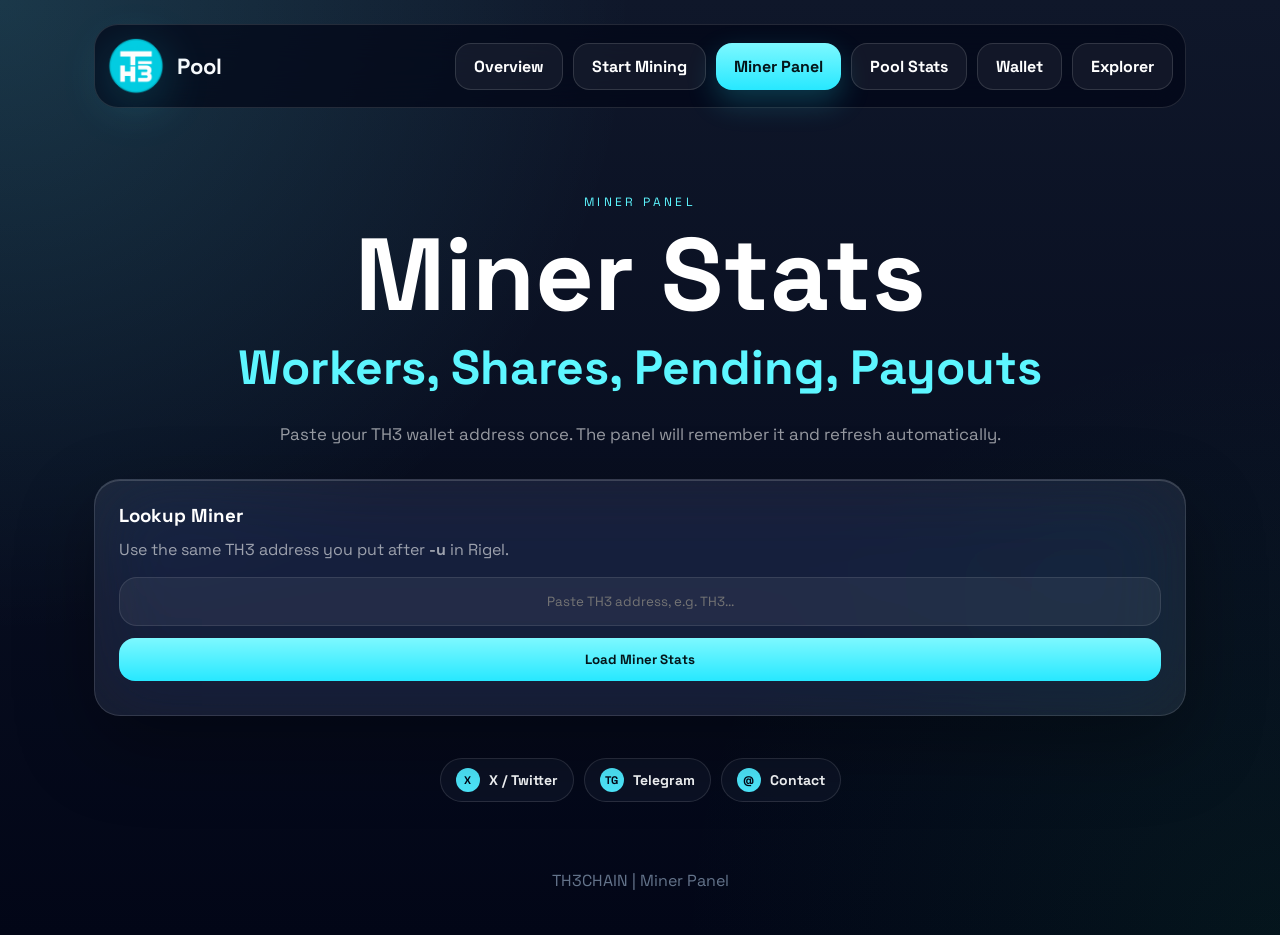
==== miner.html @ e207ec0b "Show TH3 pool active miners and hashrate" ====
<!DOCTYPE html>
<html lang="en">
<head>
<meta charset="UTF-8">
<meta name="viewport" content="width=device-width, initial-scale=1.0">
<meta name="theme-color" content="#020617">
<title>Miner Panel | TH3 Pool</title>
<link rel="stylesheet" href="/style.css?v=6">
<link rel="icon" type="image/png" href="/favicon.png">
<link rel="apple-touch-icon" href="/apple-touch-icon.png">
<meta property="og:title" content="TH3 Pool">
<meta property="og:image" content="https://pool.th3chain.cloud/assets/th3-logo.png?v=6">
<meta name="twitter:card" content="summary_large_image">
<meta name="twitter:title" content="TH3 Pool">
<meta name="twitter:image" content="https://pool.th3chain.cloud/assets/th3-logo.png?v=6">

</head>

<body>
<div class="wrapper">
  <nav>
    <a class="pool-brand" href="https://th3chain.cloud" aria-label="TH3Chain home"><img src="/assets/th3-logo.png?v=6" alt="TH3"><span>Pool</span></a>
    <button class="menu-toggle" type="button" aria-expanded="false">Menu</button>
    <div class="nav-links">
      <a class="btn" href="/">Overview</a>
      <a class="btn" href="/start.html">Start Mining</a>
      <a class="btn btn-main" href="/miner.html">Miner Panel</a>
      <a class="btn" href="/stats.html">Pool Stats</a>
      <a class="btn" href="https://wallet.th3chain.cloud">Wallet</a>
      <a class="btn" href="https://explorer.th3chain.cloud">Explorer</a>
    </div>
  </nav>

  <section class="hero">
    <div class="kicker">MINER PANEL</div>
    <h1>Miner Stats</h1>
    <h2>Workers, Shares, Pending, Payouts</h2>
    <p>
      Paste your TH3 wallet address once. The panel will remember it and refresh automatically.
    </p>
  </section>

  <section class="card">
    <h3>Lookup Miner</h3>
    <p class="muted">Use the same TH3 address you put after <strong>-u</strong> in Rigel.</p>

    <div style="margin-top:14px;">
      <input id="minerAddress" placeholder="Paste TH3 address, e.g. TH3..." autocomplete="off">
      <button class="search-btn" onclick="loadMiner(false)">Load Miner Stats</button>
      <div class="error" id="minerError"></div>
    </div>
  </section>

  <section id="minerPanel" style="display:none;">
    <section class="grid">
      <div class="card">
        <div class="stat-label">Status</div>
        <div class="stat-value" id="minerStatus">-</div>
      </div>

      <div class="card">
        <div class="stat-label">Accepted Shares</div>
        <div class="stat-value" id="minerValidShares">-</div>
      </div>

      <div class="card">
        <div class="stat-label">Pending Reward</div>
        <div class="stat-value" id="pendingReward">-</div>
      </div>

      <div class="card">
        <div class="stat-label">Last Seen</div>
        <div class="stat-value" id="minerLastSeen">-</div>
      </div>
    </section>

    <section class="grid">
      <div class="card">
        <div class="stat-label">Rejected Shares</div>
        <div class="stat-value" id="minerInvalidShares">-</div>
      </div>

      <div class="card">
        <div class="stat-label">Pool Blocks Found</div>
        <div class="stat-value" id="minerBlocks">-</div>
      </div>

      <div class="card">
        <div class="stat-label">Share Percent</div>
        <div class="stat-value" id="pendingSharePercent">-</div>
      </div>

      <div class="card">
        <div class="stat-label">Minimum Payout</div>
        <div class="stat-value" id="minPayout">-</div>
      </div>
    </section>

    <section class="stack">
      <div class="card">
        <h3>Workers</h3>
        <div class="steps" id="workersList"></div>
      </div>

      <div class="card">
        <h3>Payouts</h3>
        <div class="steps" id="payoutList"></div>
      </div>
    </section>

    <section class="card" style="margin-top:16px;">
      <h3>Last Payout</h3>
      <div class="steps">
        <div class="step">TXID: <span id="lastPayoutTxid">-</span></div>
        <div class="step">Time: <span id="lastPayoutTime">-</span></div>
        <div class="step">Paid until height: <span id="paidUntilHeight">-</span></div>
        <div class="step">Max payable height: <span id="maxPayableHeight">-</span></div>
      </div>
    </section>
  </section>


  <section class="social-strip" aria-label="TH3Chain social links">
    <a href="https://x.com/TH3ChainCloud" target="_blank" rel="noreferrer"><span>X</span>X / Twitter</a>
    <a href="https://t.me/TH3ChainCloud" target="_blank" rel="noreferrer"><span>TG</span>Telegram</a>
    <a href="mailto:contact@th3chain.cloud"><span>@</span>Contact</a>
  </section>

  <footer>TH3CHAIN | Miner Panel</footer>
</div>

<script>
const MINER_API = 'https://pool.th3chain.cloud/api/miner';
const STORAGE_KEY = 'th3_miner_address';
const REFRESH_MS = 8000;

let refreshTimer = null;
let currentAddress = localStorage.getItem(STORAGE_KEY) || '';

const input = document.getElementById('minerAddress');
const errorBox = document.getElementById('minerError');
const panel = document.getElementById('minerPanel');

if (currentAddress) {
  input.value = currentAddress;
  loadMiner(false);
}

input.addEventListener('keydown', (event) => {
  if (event.key === 'Enter') {
    loadMiner(false);
  }
});

function startAutoRefresh() {
  if (refreshTimer) {
    clearInterval(refreshTimer);
  }

  refreshTimer = setInterval(() => {
    if (currentAddress) {
      loadMiner(true);
    }
  }, REFRESH_MS);
}

function th3(value) {
  return `${Number(value || 0).toFixed(8)} TH3`;
}

function percent(value) {
  return `${Number(value || 0).toFixed(2)}%`;
}

function fmtDate(value) {
  if (!value) return '-';
  return new Date(value).toLocaleString();
}

function short(value) {
  if (!value) return '-';
  if (value.length <= 24) return value;
  return `${value.slice(0, 12)}...${value.slice(-8)}`;
}

function statusBadge(status) {
  if (status === 'mining') return '<span class="badge">Mining now</span>';
  if (status === 'recently_active') return '<span class="badge badge-warn">Recently active</span>';
  return '<span class="badge badge-red">Offline</span>';
}

function normalizeWorkers(workers) {
  if (!workers) return [];

  if (Array.isArray(workers)) {
    return workers;
  }

  return Object.entries(workers).map(([name, data]) => ({
    name,
    ...data
  }));
}

async function loadMiner(silent = false) {
  const typedAddress = input.value.trim();
  const address = typedAddress || currentAddress;

  if (!address || !address.startsWith('TH3')) {
    if (!silent) {
      errorBox.textContent = 'Enter a valid TH3 address.';
      panel.style.display = 'none';
    }
    return;
  }

  currentAddress = address;
  localStorage.setItem(STORAGE_KEY, currentAddress);
  input.value = currentAddress;

  if (!silent) {
    errorBox.textContent = 'Loading miner stats...';
  }

  try {
    const res = await fetch(`${MINER_API}/${encodeURIComponent(currentAddress)}?t=${Date.now()}`);

    if (!res.ok) {
      throw new Error('Miner not found yet. Start mining and submit shares first.');
    }

    const data = await res.json();

    document.getElementById('minerStatus').innerHTML = statusBadge(data.status);
    document.getElementById('minerValidShares').textContent = data.validShares ?? 0;
    document.getElementById('minerInvalidShares').textContent = data.invalidShares ?? 0;
    document.getElementById('minerBlocks').textContent = data.validBlocks ?? 0;
    document.getElementById('minerHashrate').textContent = formatHashrate(data.hashrate);
    document.getElementById('minerLastSeen').textContent = fmtDate(data.lastSeen);
    document.getElementById('pendingReward').textContent = th3(data.pendingReward);
    document.getElementById('pendingSharePercent').textContent = percent(data.pendingSharePercent);
    document.getElementById('minPayout').textContent = th3(data.minPayout);
    document.getElementById('lastPayoutTxid').textContent = short(data.lastPayoutTxid);
    document.getElementById('lastPayoutTime').textContent = fmtDate(data.lastPayoutTime);
    document.getElementById('paidUntilHeight').textContent = data.paidUntilHeight ?? '-';
    document.getElementById('maxPayableHeight').textContent = data.maxPayableHeight ?? '-';

    const workers = normalizeWorkers(data.workers);
    document.getElementById('workersList').innerHTML = workers.length
      ? workers.map((worker) => `
        <div class="row">
          <strong>${worker.name || 'default'}</strong>
          <span>
            ${statusBadge(worker.status || data.status)}
            <br>${worker.validShares || 0} accepted / ${worker.invalidShares || 0} rejected
            <br>${fmtDate(worker.lastSeen || data.lastSeen)}
          </span>
        </div>
      `).join('')
      : '<div class="step">No workers yet.</div>';

    const payouts = Array.isArray(data.payouts) ? data.payouts : [];
    document.getElementById('payoutList').innerHTML = payouts.length
      ? payouts.slice(0, 10).map((payout) => `
        <a class="row" href="https://explorer.th3chain.cloud/tx/${payout.txid}" target="_blank" rel="noreferrer">
          <strong>${th3(payout.amount)}</strong>
          <span>${short(payout.txid)}<br>${fmtDate(payout.time)}</span>
        </a>
      `).join('')
      : '<div class="step">No payout history yet.</div>';

    errorBox.textContent = '';
    panel.style.display = 'block';
    startAutoRefresh();
  } catch (e) {
    if (!silent) {
      errorBox.textContent = e.message || 'Miner stats unavailable.';
      panel.style.display = 'none';
    }
  }
}
</script>

<script>
document.querySelectorAll('.menu-toggle').forEach((button) => {
  const nav = button.closest('nav');
  const links = nav ? nav.querySelector('.nav-links') : null;

  if (!links) return;

  button.addEventListener('click', () => {
    const open = links.classList.toggle('open');
    button.setAttribute('aria-expanded', open ? 'true' : 'false');
  });

  links.querySelectorAll('a').forEach((link) => {
    link.addEventListener('click', () => {
      links.classList.remove('open');
      button.setAttribute('aria-expanded', 'false');
    });
  });
});
</script>

</body>
</html>
---- style.css ----
@import url('https://fonts.googleapis.com/css2?family=Space+Grotesk:wght@300;400;500;700;900&display=swap');

:root{
  --neon:#5df6ff;
  --green:#4ade80;
  --red:#fb7185;
  --yellow:#fde047;
  --bg:#020617;
  --panel:rgba(255,255,255,.08);
  --line:rgba(255,255,255,.12);
  --muted:rgba(255,255,255,.58);
}

*{margin:0;padding:0;box-sizing:border-box}

html{scroll-behavior:smooth}

body{
  min-height:100vh;
  background:
    radial-gradient(circle at top left,rgba(93,246,255,.15),transparent 40%),
    radial-gradient(circle at bottom right,rgba(34,197,94,.08),transparent 38%),
    linear-gradient(180deg,#0f172a 0%,#020617 100%);
  color:#fff;
  font-family:'Space Grotesk',sans-serif;
  overflow-x:hidden;
}

a{color:inherit}

.wrapper{
  width:100%;
  max-width:1140px;
  margin:auto;
  padding:24px;
}

nav{
  position:sticky;
  top:14px;
  z-index:50;
  display:flex;
  justify-content:space-between;
  align-items:center;
  gap:16px;
  margin-bottom:28px;
  padding:12px;
  border:1px solid var(--line);
  border-radius:24px;
  background:rgba(2,6,23,.72);
  backdrop-filter:blur(26px);
  -webkit-backdrop-filter:blur(26px);
}

.logo{
  width:58px;
  height:58px;
  flex:0 0 auto;
  display:flex;
  align-items:center;
  justify-content:center;
  font-weight:900;
  color:#04151a;
  background:linear-gradient(180deg,#7df8ff,#27e8ff);
  border-radius:18px;
  box-shadow:0 12px 30px rgba(39,232,255,.22);
  text-decoration:none;
}

.nav-links{
  display:flex;
  gap:10px;
  flex-wrap:wrap;
  justify-content:flex-end;
}

.btn{
  display:inline-flex;
  align-items:center;
  justify-content:center;
  min-height:44px;
  padding:12px 18px;
  border-radius:16px;
  text-decoration:none;
  font-weight:700;
  border:1px solid rgba(255,255,255,.13);
  background:rgba(255,255,255,.06);
  color:#fff;
  transition:.2s;
  white-space:nowrap;
}

.btn:hover,
.copy-btn:hover,
.search-btn:hover{
  transform:translateY(-2px);
  border-color:rgba(93,246,255,.32);
}

.btn-main{
  background:linear-gradient(180deg,#7df8ff,#27e8ff);
  color:#04151a;
  border:0;
  box-shadow:0 12px 30px rgba(39,232,255,.22);
}

.hero{
  padding:58px 0 30px;
  text-align:center;
}

.kicker{
  color:var(--neon);
  letter-spacing:.28em;
  font-size:12px;
  margin-bottom:16px;
}

h1{
  font-size:clamp(3.2rem,8vw,6.5rem);
  line-height:.95;
  font-weight:900;
}

h2{
  color:var(--neon);
  font-size:clamp(1.7rem,4vw,3rem);
  margin-top:14px;
}

.hero p{
  max-width:820px;
  margin:22px auto 0;
  color:var(--muted);
  line-height:1.7;
  font-size:1.05rem;
}

.grid{
  display:grid;
  grid-template-columns:repeat(auto-fit,minmax(240px,1fr));
  gap:16px;
  margin-top:24px;
}

.stack{
  display:grid;
  grid-template-columns:1fr 1fr;
  gap:16px;
  margin-top:16px;
}

.card{
  background:var(--panel);
  backdrop-filter:blur(40px) saturate(180%);
  -webkit-backdrop-filter:blur(40px) saturate(180%);
  border:1px solid var(--line);
  border-radius:26px;
  padding:24px;
  box-shadow:0 30px 80px rgba(0,0,0,.32), inset 0 1px 0 rgba(255,255,255,.16);
}

.card h3{margin-bottom:10px}
.card p,.muted{color:var(--muted);line-height:1.65}

.stat-label{
  color:var(--muted);
  font-size:11px;
  text-transform:uppercase;
  letter-spacing:.12em;
}

.stat-value{
  margin-top:8px;
  font-size:24px;
  font-weight:900;
  color:var(--neon);
  word-break:break-word;
}

.badge{
  display:inline-flex;
  padding:7px 11px;
  border-radius:999px;
  font-size:12px;
  font-weight:700;
  color:var(--green);
  background:rgba(34,197,94,.12);
  border:1px solid rgba(34,197,94,.24);
}

.badge-warn{
  color:var(--yellow);
  background:rgba(250,204,21,.12);
  border-color:rgba(250,204,21,.24);
}

.badge-red{
  color:var(--red);
  background:rgba(251,113,133,.12);
  border-color:rgba(251,113,133,.24);
}

.codebox{
  margin-top:14px;
  padding:16px;
  border-radius:18px;
  background:rgba(0,0,0,.28);
  border:1px solid rgba(255,255,255,.10);
  color:var(--neon);
  font-family:monospace;
  font-size:13px;
  line-height:1.6;
  word-break:break-word;
  overflow-wrap:anywhere;
  white-space:pre-wrap;
}

.copy-btn,
.search-btn{
  width:100%;
  margin-top:12px;
  padding:13px;
  border:1px solid rgba(255,255,255,.12);
  border-radius:16px;
  background:rgba(255,255,255,.10);
  color:#fff;
  font-family:inherit;
  font-weight:700;
  cursor:pointer;
  transition:.2s;
}

.search-btn{
  background:linear-gradient(180deg,#7df8ff,#27e8ff);
  color:#04151a;
  border:0;
}

input{
  width:100%;
  padding:15px;
  border-radius:18px;
  border:1px solid rgba(255,255,255,.10);
  background:rgba(255,255,255,.06);
  color:#fff;
  text-align:center;
  font-family:inherit;
  outline:none;
}

input:focus{
  border-color:rgba(93,246,255,.45);
  box-shadow:0 0 0 3px rgba(93,246,255,.10);
}

.steps{
  display:grid;
  gap:10px;
  margin-top:14px;
}

.step,.row{
  padding:13px 15px;
  border-radius:16px;
  background:rgba(255,255,255,.045);
  border:1px solid rgba(255,255,255,.08);
  color:#dbeafe;
  overflow-wrap:anywhere;
}

.row{
  display:flex;
  justify-content:space-between;
  gap:12px;
  align-items:flex-start;
  text-decoration:none;
}

.row span{
  color:var(--muted);
  font-size:13px;
  text-align:right;
}

.error{
  color:var(--red);
  margin-top:10px;
  font-size:13px;
}

footer{
  text-align:center;
  color:#64748b;
  padding:44px 0 20px;
}

@media(max-width:820px){
  .wrapper{padding:18px}

  nav{
    position:relative;
    top:auto;
    flex-direction:column;
    align-items:stretch;
  }

  .logo{align-self:center}

  .nav-links{flex-direction:column}

  .btn{width:100%}

  .stack{grid-template-columns:1fr}

  .hero{padding-top:34px}

  .row{
    flex-direction:column;
  }

  .row span{
    text-align:left;
  }
}
/* TH3 brand logo in navigation */
.logo-image{
  background:transparent !important;
  border:0 !important;
  box-shadow:none !important;
  padding:0 !important;
  width:64px !important;
  height:64px !important;
  display:inline-flex !important;
  align-items:center;
  justify-content:center;
}

.logo-image img{
  width:58px;
  height:58px;
  display:block;
  object-fit:contain;
  filter:drop-shadow(0 10px 24px rgba(39,232,255,.22));
}

@media(max-width:720px){
  nav{
    gap:12px;
  }

  .logo-image{
    width:52px !important;
    height:52px !important;
  }

  .logo-image img{
    width:46px;
    height:46px;
  }

  .nav-links{
    width:100%;
  }
}

/* Final hard cap for pool nav logo */
nav .logo.logo-image {
  width: 46px !important;
  height: 46px !important;
  min-width: 46px !important;
  max-width: 46px !important;
  min-height: 46px !important;
  max-height: 46px !important;
  padding: 0 !important;
  background: transparent !important;
  border: 0 !important;
  box-shadow: none !important;
  overflow: visible !important;
}

nav .logo.logo-image img {
  width: 42px !important;
  height: 42px !important;
  min-width: 42px !important;
  max-width: 42px !important;
  min-height: 42px !important;
  max-height: 42px !important;
  object-fit: contain !important;
  display: block !important;
}

@media(max-width:720px){
  nav .logo.logo-image {
    width: 42px !important;
    height: 42px !important;
    min-width: 42px !important;
    max-width: 42px !important;
    min-height: 42px !important;
    max-height: 42px !important;
  }

  nav .logo.logo-image img {
    width: 38px !important;
    height: 38px !important;
    min-width: 38px !important;
    max-width: 38px !important;
    min-height: 38px !important;
    max-height: 38px !important;
  }
}

/* Pool brand logo + label */
.pool-brand{
  display:inline-flex;
  align-items:center;
  gap:10px;
  color:var(--text);
  text-decoration:none;
  font-weight:900;
  font-size:20px;
  line-height:1;
  flex:0 0 auto;
}

.pool-brand img{
  width:42px;
  height:42px;
  display:block;
  object-fit:contain;
  filter:drop-shadow(0 10px 24px rgba(39,232,255,.22));
}

.pool-brand span{
  color:#f8fafc;
}

@media(max-width:720px){
  .pool-brand{
    gap:8px;
    font-size:18px;
  }

  .pool-brand img{
    width:38px;
    height:38px;
  }
}

/* Final pool brand sizing to match other TH3 pages */
.pool-brand{
  gap:12px !important;
  font-size:22px !important;
}

.pool-brand img{
  width:58px !important;
  height:58px !important;
  min-width:58px !important;
  max-width:58px !important;
  min-height:58px !important;
  max-height:58px !important;
}

@media(max-width:720px){
  .pool-brand{
    gap:10px !important;
    font-size:19px !important;
  }

  .pool-brand img{
    width:46px !important;
    height:46px !important;
    min-width:46px !important;
    max-width:46px !important;
    min-height:46px !important;
    max-height:46px !important;
  }
}

.menu-toggle{
  display:none;
  min-height:42px;
  padding:0 14px;
  border:1px solid var(--line);
  border-radius:14px;
  background:rgba(255,255,255,.07);
  color:var(--text);
  font-weight:900;
}

@media(max-width:720px){
  nav{
    display:grid;
    grid-template-columns:auto auto;
    align-items:center;
    gap:12px;
  }

  .menu-toggle{
    display:inline-flex;
    align-items:center;
    justify-content:center;
    justify-self:end;
  }

  .nav-links{
    grid-column:1 / -1;
    width:100%;
    display:none;
    grid-template-columns:1fr;
    gap:8px;
  }

  .nav-links.open{
    display:grid;
  }

  .nav-links .btn{
    width:100%;
    justify-content:center;
  }
}

/* Final visible mobile menu button */
@media(max-width:720px){
  .menu-toggle{
    display:inline-flex !important;
    align-items:center;
    justify-content:center;
    min-width:88px;
    height:42px;
    justify-self:end;
    border:1px solid rgba(78,234,255,.32);
    background:rgba(78,234,255,.12);
    color:#f8fafc;
    box-shadow:0 12px 28px rgba(0,0,0,.18);
  }
}


.social-strip {
  width: min(720px, calc(100% - 36px));
  margin: 42px auto 24px;
  display: flex;
  justify-content: center;
  flex-wrap: wrap;
  gap: 10px;
}

.social-strip a {
  min-height: 40px;
  padding: 9px 15px;
  display: inline-flex;
  align-items: center;
  gap: 9px;
  border: 1px solid rgba(255,255,255,.12);
  border-radius: 999px;
  background: rgba(15, 23, 42, .68);
  color: #f8fafc;
  text-decoration: none;
  font-size: 14px;
  font-weight: 800;
}

.social-strip a:hover {
  border-color: rgba(78,234,255,.44);
}

.social-strip span {
  width: 24px;
  height: 24px;
  display: inline-grid;
  place-items: center;
  border-radius: 999px;
  background: #4eeaff;
  color: #020617;
  font-size: 11px;
  font-weight: 950;
}
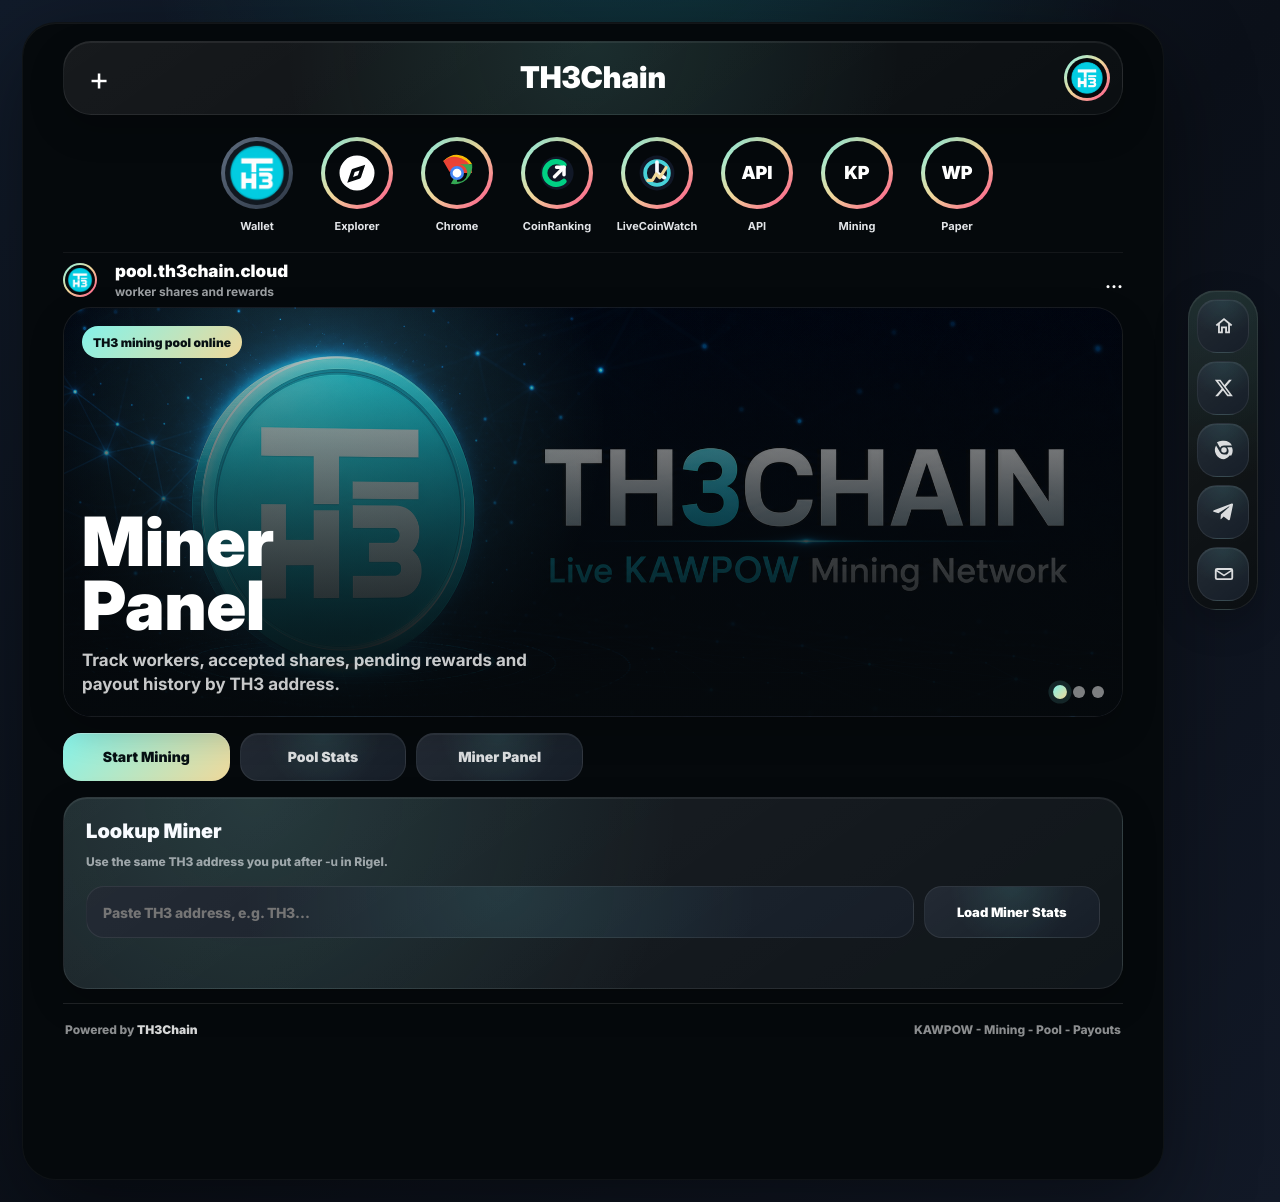
==== commit d768b8a3: "New UI and Fix" ====
--- a/miner.html
+++ b/miner.html
@@ -3,55 +3,142 @@
 <head>
 <meta charset="UTF-8">
 <meta name="viewport" content="width=device-width, initial-scale=1.0">
-<meta name="theme-color" content="#020617">
-<title>Miner Panel | TH3 Pool</title>
-<link rel="stylesheet" href="/style.css?v=6">
+<meta name="theme-color" content="#05090c">
+<title>Miner Panel | TH3Chain</title>
+<link rel="stylesheet" href="/style.css?v=20260621-badgecenter">
 <link rel="icon" type="image/png" href="/favicon.png">
 <link rel="apple-touch-icon" href="/apple-touch-icon.png">
-<meta property="og:title" content="TH3 Pool">
+<meta property="og:title" content="Miner Panel">
 <meta property="og:image" content="https://pool.th3chain.cloud/assets/th3-logo.png?v=6">
 <meta name="twitter:card" content="summary_large_image">
-<meta name="twitter:title" content="TH3 Pool">
+<meta name="twitter:title" content="Miner Panel">
 <meta name="twitter:image" content="https://pool.th3chain.cloud/assets/th3-logo.png?v=6">
-
 </head>
-
 <body>
-<div class="wrapper">
-  <nav>
-    <a class="pool-brand" href="https://th3chain.cloud" aria-label="TH3Chain home"><img src="/assets/th3-logo.png?v=6" alt="TH3"><span>Pool</span></a>
-    <button class="menu-toggle" type="button" aria-expanded="false">Menu</button>
-    <div class="nav-links">
-      <a class="btn" href="/">Overview</a>
-      <a class="btn" href="/start.html">Start Mining</a>
-      <a class="btn btn-main" href="/miner.html">Miner Panel</a>
-      <a class="btn" href="/stats.html">Pool Stats</a>
-      <a class="btn" href="https://wallet.th3chain.cloud">Wallet</a>
-      <a class="btn" href="https://explorer.th3chain.cloud">Explorer</a>
+<main class="phone">
+  <header class="topbar">
+    <a class="top-action" href="https://github.com/mathyias/TH3Coin" target="_blank" rel="noreferrer" aria-label="TH3 source">+</a>
+    <h1>TH3Chain</h1>
+    <img class="brand-mark" src="/assets/th3-logo.png" alt="TH3Chain">
+  </header>
+
+  <nav class="stories" aria-label="TH3 links">
+    <a class="story" href="https://wallet.th3chain.cloud">
+      <span class="story-ring"><img src="/assets/th3-logo.png" alt=""></span>
+      <strong>Wallet</strong>
+    </a>
+    <a class="story" href="https://explorer.th3chain.cloud">
+      <span class="story-ring">
+        <svg viewBox="0 0 24 24" aria-hidden="true">
+          <path fill="currentColor" d="M12 2a10 10 0 1 0 0 20 10 10 0 0 0 0-20Zm4.7 5.3-2.34 7.03a1.4 1.4 0 0 1-.9.9L6.43 17.57l2.34-7.03a1.4 1.4 0 0 1 .9-.9L16.7 7.3Zm-3.24 3.24-2.76.92-.92 2.76 2.76-.92.92-2.76Z"/>
+        </svg>
+      </span>
+      <strong>Explorer</strong>
+    </a>
+    <a class="story" href="https://chromewebstore.google.com/detail/th3-wallet/kngpfocihoddeicehgikkgjbpkfnpial" target="_blank" rel="noreferrer">
+      <span class="story-ring">
+        <svg viewBox="0 0 24 24" aria-hidden="true">
+          <path fill="#fbbc05" d="M12 12 4.15 5.2A10 10 0 0 1 20.66 7H12Z"/>
+          <path fill="#ea4335" d="M12 12h8.66A10 10 0 0 0 4.15 5.2l3.52 6.1A5 5 0 0 1 12 12Z"/>
+          <path fill="#34a853" d="M12 12 8.48 18.1A10 10 0 0 0 20.66 7H13.6A5 5 0 0 1 12 17Z"/>
+          <path fill="#4285f4" d="M12 16a4 4 0 1 0 0-8 4 4 0 0 0 0 8Z"/>
+          <path fill="#fff" d="M12 14.5a2.5 2.5 0 1 0 0-5 2.5 2.5 0 0 0 0 5Z"/>
+        </svg>
+      </span>
+      <strong>Chrome</strong>
+    </a>
+    <a class="story" href="https://coinranking.com/coin/jFx1j88Fo+th3chain-th3" target="_blank" rel="noreferrer">
+      <span class="story-ring">
+        <svg viewBox="0 0 48 48" aria-hidden="true">
+          <circle cx="24" cy="24" r="19" fill="#111827"/>
+          <path d="M31.9 14.5a13 13 0 1 0 0 19" fill="none" stroke="#00d084" stroke-width="6" stroke-linecap="round"/>
+          <path d="M23.5 17.5h8.5v8.5" fill="none" stroke="#fff" stroke-width="4" stroke-linecap="round" stroke-linejoin="round"/>
+          <path d="M32 17.5 21.2 28.3" fill="none" stroke="#fff" stroke-width="4" stroke-linecap="round"/>
+        </svg>
+      </span>
+      <strong>CoinRanking</strong>
+    </a>
+    <a class="story" href="https://www.livecoinwatch.com/price/TH3Chain-TH3" target="_blank" rel="noreferrer">
+      <span class="story-ring livecoinwatch-ring" aria-hidden="true">
+        <svg viewBox="0 0 48 48" focusable="false">
+          <circle cx="24" cy="24" r="19" fill="#111827"/>
+          <circle cx="24" cy="24" r="13" fill="none" stroke="#47d1d9" stroke-width="4"/>
+          <path d="M24 12v12l8 5" fill="none" stroke="#f8fbff" stroke-width="4" stroke-linecap="round" stroke-linejoin="round"/>
+          <path d="M14 32h5l4-7 4 4 7-11" fill="none" stroke="#efd89a" stroke-width="3.4" stroke-linecap="round" stroke-linejoin="round"/>
+        </svg>
+      </span>
+      <strong>LiveCoinWatch</strong>
+    </a>
+    <a class="story" href="https://api.th3chain.cloud/" target="_blank" rel="noreferrer">
+      <span class="story-ring">API</span>
+      <strong>API</strong>
+    </a>
+    <a class="story" href="https://pool.th3chain.cloud">
+      <span class="story-ring">KP</span>
+      <strong>Mining</strong>
+    </a>
+    <a class="story" href="/whitepaper.html">
+      <span class="story-ring">WP</span>
+      <strong>Paper</strong>
+    </a>
+  </nav>
+
+  <section class="feed">
+    <div class="post-head">
+      <img class="avatar" src="/assets/th3-logo.png" alt="">
+      <div>
+        <strong>pool.th3chain.cloud</strong>
+        <span>worker shares and rewards</span>
+      </div>
+      <div class="dots">...</div>
     </div>
-  </nav>
-
-  <section class="hero">
-    <div class="kicker">MINER PANEL</div>
-    <h1>Miner Stats</h1>
-    <h2>Workers, Shares, Pending, Payouts</h2>
-    <p>
-      Paste your TH3 wallet address once. The panel will remember it and refresh automatically.
-    </p>
-  </section>
-
-  <section class="card">
+
+    <section class="hero">
+      <div class="hero-card hero-slider" aria-label="TH3 pool news">
+        <a class="hero-slide hero-slide-1 is-active" href="https://pool.th3chain.cloud">
+          <span class="badge">TH3 mining pool online</span>
+          <div>
+            <h2>Miner<br>Panel</h2>
+            <p>Track workers, accepted shares, pending rewards and payout history by TH3 address.</p>
+          </div>
+        </a>
+        <a class="hero-slide hero-slide-2" href="https://coinranking.com/coin/jFx1j88Fo+th3chain-th3" target="_blank" rel="noreferrer">
+          <span class="badge">CoinRanking listing live</span>
+          <div>
+            <h2>TH3<br>Listed</h2>
+            <p>TH3Chain is visible on CoinRanking with public project data and live ecosystem links.</p>
+          </div>
+        </a>
+        <a class="hero-slide hero-slide-3" href="https://www.livecoinwatch.com/price/TH3Chain-TH3" target="_blank" rel="noreferrer">
+          <span class="badge">LiveCoinWatch listing live</span>
+          <div>
+            <h2>Live<br>Watch</h2>
+            <p>TH3Chain is now listed on LiveCoinWatch with supply, markets and explorer references.</p>
+          </div>
+        </a>
+        <div class="hero-dots" aria-label="News slides"><button class="is-active" type="button" aria-label="Pool news"></button><button type="button" aria-label="CoinRanking news"></button><button type="button" aria-label="LiveCoinWatch news"></button></div>
+      </div>
+    </section>
+
+    <div class="actions pool-tabs">
+      <a class="button primary" href="/start.html">Start Mining</a>
+      <a class="button" href="/stats.html">Pool Stats</a>
+      <a class="button" href="/miner.html">Miner Panel</a>
+    </div>
+
+    <section class="stack pool-content">
+<section class="card lookup-card">
     <h3>Lookup Miner</h3>
     <p class="muted">Use the same TH3 address you put after <strong>-u</strong> in Rigel.</p>
 
-    <div style="margin-top:14px;">
+    <div class="lookup-form">
       <input id="minerAddress" placeholder="Paste TH3 address, e.g. TH3..." autocomplete="off">
-      <button class="search-btn" onclick="loadMiner(false)">Load Miner Stats</button>
+      <button class="search-btn" id="minerActionButton" type="button">Load Miner Stats</button>
       <div class="error" id="minerError"></div>
     </div>
   </section>
 
-  <section id="minerPanel" style="display:none;">
+  <section id="minerPanel" class="is-hidden">
     <section class="grid">
       <div class="card">
         <div class="stat-label">Status</div>
@@ -81,8 +168,13 @@
       </div>
 
       <div class="card">
-        <div class="stat-label">Pool Blocks Found</div>
+        <div class="stat-label">Miner Blocks Found</div>
         <div class="stat-value" id="minerBlocks">-</div>
+      </div>
+
+      <div class="card">
+        <div class="stat-label">Miner Hashrate</div>
+        <div class="stat-value" id="minerHashrate">-</div>
       </div>
 
       <div class="card">
@@ -99,7 +191,17 @@
     <section class="stack">
       <div class="card">
         <h3>Workers</h3>
-        <div class="steps" id="workersList"></div>
+        <div class="steps miner-list" id="workersList"></div>
+
+        <div class="subpanel last-payout-inline">
+          <h4>Last Payout</h4>
+          <div class="steps payout-state">
+            <div class="step">TXID: <span id="lastPayoutTxid">-</span></div>
+            <div class="step">Time: <span id="lastPayoutTime">-</span></div>
+            <div class="step">Paid until height: <span id="paidUntilHeight">-</span></div>
+            <div class="step">Max payable height: <span id="maxPayableHeight">-</span></div>
+          </div>
+        </div>
       </div>
 
       <div class="card">
@@ -107,28 +209,104 @@
         <div class="steps" id="payoutList"></div>
       </div>
     </section>
-
-    <section class="card" style="margin-top:16px;">
-      <h3>Last Payout</h3>
-      <div class="steps">
-        <div class="step">TXID: <span id="lastPayoutTxid">-</span></div>
-        <div class="step">Time: <span id="lastPayoutTime">-</span></div>
-        <div class="step">Paid until height: <span id="paidUntilHeight">-</span></div>
-        <div class="step">Max payable height: <span id="maxPayableHeight">-</span></div>
-      </div>
+  </section>
+      <footer class="powered-footer">
+        <span>Powered by <strong>TH3Chain</strong></span>
+        <span>KAWPOW - Mining - Pool - Payouts</span>
+      </footer>
     </section>
   </section>
 
-
-  <section class="social-strip" aria-label="TH3Chain social links">
-    <a href="https://x.com/TH3ChainCloud" target="_blank" rel="noreferrer"><span>X</span>X / Twitter</a>
-    <a href="https://t.me/TH3ChainCloud" target="_blank" rel="noreferrer"><span>TG</span>Telegram</a>
-    <a href="mailto:contact@th3chain.cloud"><span>@</span>Contact</a>
-  </section>
-
-  <footer>TH3CHAIN | Miner Panel</footer>
-</div>
-
+  <button class="menu-toggle" id="menuToggle" type="button" aria-expanded="false">Menu</button>
+  <nav class="dock nav-links" id="navLinks" aria-label="Main navigation">
+    <a href="https://th3chain.cloud" aria-label="Home"><svg viewBox="0 0 24 24" aria-hidden="true"><path d="M12 3.2 3 10.6l1.28 1.54L5.5 11.13V20h5.25v-5.5h2.5V20h5.25v-8.87l1.22 1.01L21 10.6 12 3.2Z"/></svg></a>
+    <a href="https://wallet.th3chain.cloud" aria-label="Wallet"><svg viewBox="0 0 24 24" aria-hidden="true"><path d="M4.5 5h15A2.5 2.5 0 0 1 22 7.5v9A2.5 2.5 0 0 1 19.5 19h-15A2.5 2.5 0 0 1 2 16.5v-9A2.5 2.5 0 0 1 4.5 5Zm0 2A.5.5 0 0 0 4 7.5v9a.5.5 0 0 0 .5.5h15a.5.5 0 0 0 .5-.5V10H6V8h14v-.5a.5.5 0 0 0-.5-.5h-15Zm11 6H18v2h-2.5v-2Z"/></svg></a>
+    <a href="https://explorer.th3chain.cloud" aria-label="Explorer"><svg viewBox="0 0 24 24" aria-hidden="true"><path d="M12 2a10 10 0 1 0 0 20 10 10 0 0 0 0-20Zm4.7 5.3-2.34 7.03a1.4 1.4 0 0 1-.9.9L6.43 17.57l2.34-7.03a1.4 1.4 0 0 1 .9-.9L16.7 7.3Z"/></svg></a>
+    <a class="active" href="/" aria-label="Mining"><svg viewBox="0 0 24 24" aria-hidden="true"><path d="M13 2 4 14h6l-1 8 11-14h-7l1-6Z"/></svg></a>
+    <a href="https://t.me/TH3ChainCloud" target="_blank" rel="noreferrer" aria-label="Telegram"><svg viewBox="0 0 24 24" aria-hidden="true"><path d="M21.78 4.36 18.5 19.82c-.25 1.1-.9 1.36-1.82.85l-5.02-3.7-2.42 2.33c-.27.27-.5.5-1.03.5l.37-5.1 9.28-8.39c.4-.36-.09-.56-.62-.2L5.77 13.34.83 11.8c-1.07-.34-1.09-1.07.22-1.58L20.4 2.76c.9-.33 1.68.2 1.38 1.6Z"/></svg></a>
+  </nav>
+
+  <aside class="social-rail" aria-label="TH3 social links">
+    <a class="rail-link" href="https://th3chain.cloud" target="_blank" rel="noreferrer" aria-label="Main page">
+      <span class="rail-icon" aria-hidden="true">
+        <svg viewBox="0 0 24 24" focusable="false">
+          <path d="M12 3.2 3 10.6l1.28 1.54L5.5 11.13V20h5.25v-5.5h2.5V20h5.25v-8.87l1.22 1.01L21 10.6 12 3.2Zm4.5 14.8h-1.25v-5.5h-6.5V18H7.5v-8.52L12 5.78l4.5 3.7V18Z"/>
+        </svg>
+      </span>
+      <span class="rail-label">Main Page</span>
+    </a>
+
+    <a class="rail-link" href="https://x.com/TH3ChainCloud" target="_blank" rel="noreferrer" aria-label="Twitter">
+      <span class="rail-icon" aria-hidden="true">
+        <svg viewBox="0 0 24 24" focusable="false">
+          <path d="M17.53 3h3.02l-6.6 7.55L21.7 21h-6.08l-4.76-6.22L5.42 21H2.38l7.06-8.07L2 3h6.23l4.3 5.69L17.53 3Zm-1.06 16.16h1.67L7.32 4.74H5.53l10.94 14.42Z"/>
+        </svg>
+      </span>
+      <span class="rail-label">Twitter</span>
+    </a>
+
+    <a class="rail-link" href="https://chromewebstore.google.com/detail/th3-wallet/kngpfocihoddeicehgikkgjbpkfnpial" target="_blank" rel="noreferrer" aria-label="Chrome">
+      <span class="rail-icon" aria-hidden="true">
+        <svg viewBox="0 0 24 24" focusable="false">
+          <path d="M12 2a10 10 0 0 1 8.66 5H12a5 5 0 0 0-4.33 2.5L4.3 3.66A9.96 9.96 0 0 1 12 2Zm0 20a10 10 0 0 1-8.66-15l4.33 7.5A5 5 0 0 0 12 17h6.74A9.98 9.98 0 0 1 12 22Zm8.66-13A10 10 0 0 1 20 18h-8a5 5 0 0 0 4.33-7.5L15.46 9h5.2ZM12 9a3 3 0 1 1 0 6 3 3 0 0 1 0-6Z"/>
+        </svg>
+      </span>
+      <span class="rail-label">Chrome</span>
+    </a>
+
+    <a class="rail-link" href="https://t.me/TH3ChainCloud" target="_blank" rel="noreferrer" aria-label="Telegram">
+      <span class="rail-icon" aria-hidden="true">
+        <svg viewBox="0 0 24 24" focusable="false">
+          <path d="M21.78 4.36 18.5 19.82c-.25 1.1-.9 1.36-1.82.85l-5.02-3.7-2.42 2.33c-.27.27-.5.5-1.03.5l.37-5.1 9.28-8.39c.4-.36-.09-.56-.62-.2L5.77 13.34.83 11.8c-1.07-.34-1.09-1.07.22-1.58L20.4 2.76c.9-.33 1.68.2 1.38 1.6Z"/>
+        </svg>
+      </span>
+      <span class="rail-label">Telegram</span>
+    </a>
+
+    <a class="rail-link" href="mailto:contact@th3chain.cloud" aria-label="Contact">
+      <span class="rail-icon" aria-hidden="true">
+        <svg viewBox="0 0 24 24" focusable="false">
+          <path d="M4.5 5.5h15A2.5 2.5 0 0 1 22 8v8a2.5 2.5 0 0 1-2.5 2.5h-15A2.5 2.5 0 0 1 2 16V8a2.5 2.5 0 0 1 2.5-2.5Zm0 2 7.5 5.05L19.5 7.5h-15Zm15 9A.5.5 0 0 0 20 16V9.28l-7.44 5.02a1 1 0 0 1-1.12 0L4 9.28V16a.5.5 0 0 0 .5.5h15Z"/>
+        </svg>
+      </span>
+      <span class="rail-label">Contact</span>
+    </a>
+  </aside>
+</main>
+
+<script>
+function initHeroNews(){
+  const sliders = document.querySelectorAll('.hero-slider');
+  sliders.forEach((slider) => {
+    const slides = Array.from(slider.querySelectorAll('.hero-slide'));
+    const dots = Array.from(slider.querySelectorAll('.hero-dots button'));
+    if(!slides.length || !dots.length) return;
+
+    let index = Math.max(0, slides.findIndex((slide) => slide.classList.contains('is-active')));
+    let timer;
+    const setActive = (next) => {
+      index = (next + slides.length) % slides.length;
+      slides.forEach((slide, i) => slide.classList.toggle('is-active', i === index));
+      dots.forEach((dot, i) => dot.classList.toggle('is-active', i === index));
+    };
+    const start = () => {
+      clearInterval(timer);
+      timer = setInterval(() => setActive(index + 1), 5000);
+    };
+
+    dots.forEach((dot, i) => dot.addEventListener('click', (event) => {
+      event.preventDefault();
+      event.stopPropagation();
+      setActive(i);
+      start();
+    }));
+    setActive(index);
+    start();
+  });
+}
+
+initHeroNews();
+</script>
 <script>
 const MINER_API = 'https://pool.th3chain.cloud/api/miner';
 const STORAGE_KEY = 'th3_miner_address';
@@ -140,17 +318,53 @@
 const input = document.getElementById('minerAddress');
 const errorBox = document.getElementById('minerError');
 const panel = document.getElementById('minerPanel');
+const actionButton = document.getElementById('minerActionButton');
+
+panel.classList.add("is-hidden");
+updateMinerAction(false);
 
 if (currentAddress) {
   input.value = currentAddress;
+  loadMiner(true);
+}
+
+actionButton.addEventListener('click', () => {
+  if (currentAddress) {
+    if (!panel.classList.contains('is-hidden')) {
+      clearMinerAddress();
+      return;
+    }
+  }
+
   loadMiner(false);
-}
+});
 
 input.addEventListener('keydown', (event) => {
   if (event.key === 'Enter') {
     loadMiner(false);
   }
 });
+
+function clearMinerAddress() {
+  currentAddress = '';
+  localStorage.removeItem(STORAGE_KEY);
+  input.value = '';
+  errorBox.textContent = '';
+  panel.classList.add('is-hidden');
+
+  if (refreshTimer) {
+    clearInterval(refreshTimer);
+    refreshTimer = null;
+  }
+
+  updateMinerAction(false);
+  input.focus();
+}
+
+function updateMinerAction(loaded) {
+  actionButton.textContent = loaded ? 'Clear Address' : 'Load Miner Stats';
+  actionButton.classList.toggle('clear-mode', loaded);
+}
 
 function startAutoRefresh() {
   if (refreshTimer) {
@@ -183,6 +397,18 @@
   return `${value.slice(0, 12)}...${value.slice(-8)}`;
 }
 
+
+function formatHashrate(value) {
+  const rate = Number(value || 0);
+
+  if (rate >= 1e12) return `${(rate / 1e12).toFixed(2)} TH/s`;
+  if (rate >= 1e9) return `${(rate / 1e9).toFixed(2)} GH/s`;
+  if (rate >= 1e6) return `${(rate / 1e6).toFixed(2)} MH/s`;
+  if (rate >= 1e3) return `${(rate / 1e3).toFixed(2)} KH/s`;
+
+  return `${rate.toFixed(2)} H/s`;
+}
+
 function statusBadge(status) {
   if (status === 'mining') return '<span class="badge">Mining now</span>';
   if (status === 'recently_active') return '<span class="badge badge-warn">Recently active</span>';
@@ -209,7 +435,8 @@
   if (!address || !address.startsWith('TH3')) {
     if (!silent) {
       errorBox.textContent = 'Enter a valid TH3 address.';
-      panel.style.display = 'none';
+      panel.classList.add('is-hidden');
+      updateMinerAction(false);
     }
     return;
   }
@@ -248,11 +475,13 @@
     const workers = normalizeWorkers(data.workers);
     document.getElementById('workersList').innerHTML = workers.length
       ? workers.map((worker) => `
-        <div class="row">
-          <strong>${worker.name || 'default'}</strong>
+        <div class="row worker-row">
+          <div class="worker-main">
+            <strong>${worker.name || 'default'}</strong>
+            ${statusBadge(worker.status || data.status)}
+          </div>
           <span>
-            ${statusBadge(worker.status || data.status)}
-            <br>${worker.validShares || 0} accepted / ${worker.invalidShares || 0} rejected
+            ${worker.validShares || 0} accepted / ${worker.invalidShares || 0} rejected
             <br>${fmtDate(worker.lastSeen || data.lastSeen)}
           </span>
         </div>
@@ -270,12 +499,14 @@
       : '<div class="step">No payout history yet.</div>';
 
     errorBox.textContent = '';
-    panel.style.display = 'block';
+    panel.classList.remove('is-hidden');
+    updateMinerAction(true);
     startAutoRefresh();
   } catch (e) {
     if (!silent) {
       errorBox.textContent = e.message || 'Miner stats unavailable.';
-      panel.style.display = 'none';
+      panel.classList.add('is-hidden');
+      updateMinerAction(false);
     }
   }
 }
@@ -301,6 +532,5 @@
   });
 });
 </script>
-
 </body>
-</html>+</html>
--- a/style.css
+++ b/style.css
@@ -1,580 +1,2353 @@
-@import url('https://fonts.googleapis.com/css2?family=Space+Grotesk:wght@300;400;500;700;900&display=swap');
+@import url("https://fonts.googleapis.com/css2?family=Inter:wght@400;600;700;800;900&display=swap");
 
 :root{
-  --neon:#5df6ff;
-  --green:#4ade80;
-  --red:#fb7185;
-  --yellow:#fde047;
-  --bg:#020617;
-  --panel:rgba(255,255,255,.08);
-  --line:rgba(255,255,255,.12);
-  --muted:rgba(255,255,255,.58);
-}
-
-*{margin:0;padding:0;box-sizing:border-box}
-
-html{scroll-behavior:smooth}
-
+  color-scheme:dark;
+  --page:#07111f;
+  --phone:#05090c;
+  --panel:#101820;
+  --panel-2:#151d25;
+  --line:rgba(255,255,255,.08);
+  --line-strong:rgba(255,255,255,.18);
+  --text:#f8fbff;
+  --muted:rgba(248,251,255,.62);
+  --soft:rgba(248,251,255,.42);
+  --aqua:#84f3ea;
+  --gold:#efd89a;
+  --red:#ff6b82;
+}
+
+*{
+  box-sizing:border-box;
+}
+
+html,
 body{
-  min-height:100vh;
+  margin:0;
+  min-height:100%;
+  background:var(--page);
+  color:var(--text);
+  font-family:Inter,-apple-system,BlinkMacSystemFont,"Segoe UI",sans-serif;
+  letter-spacing:0;
+}
+
+body{
+  min-height:100dvh;
+  display:grid;
+  place-items:center;
+  overflow-x:hidden;
+  overflow-y:auto;
   background:
-    radial-gradient(circle at top left,rgba(93,246,255,.15),transparent 40%),
-    radial-gradient(circle at bottom right,rgba(34,197,94,.08),transparent 38%),
-    linear-gradient(180deg,#0f172a 0%,#020617 100%);
+    radial-gradient(circle at 18% 8%, rgba(255,107,53,.35), transparent 28rem),
+    radial-gradient(circle at 88% 14%, rgba(103,215,255,.32), transparent 30rem),
+    radial-gradient(circle at 50% 92%, rgba(255,209,102,.13), transparent 34rem),
+    linear-gradient(145deg,#0a1829 0%,#07111f 48%,#020617 100%);
+  -webkit-font-smoothing:antialiased;
+  text-rendering:geometricPrecision;
+}
+
+body::before{
+  content:"";
+  position:fixed;
+  inset:0;
+  z-index:-2;
+  pointer-events:none;
+  background:
+    linear-gradient(115deg,transparent 0 44%,rgba(255,107,53,.18) 44% 45%,transparent 45% 100%),
+    linear-gradient(118deg,transparent 0 50%,rgba(255,209,102,.10) 50% 50.6%,transparent 50.6% 100%),
+    linear-gradient(180deg,rgba(255,255,255,.055),transparent 42%);
+  mask-image:linear-gradient(to bottom,rgba(0,0,0,.9),transparent 82%);
+}
+
+body::after{
+  content:"";
+  position:fixed;
+  inset:0;
+  z-index:-1;
+  pointer-events:none;
+  background-image:
+    linear-gradient(rgba(255,255,255,.035) 1px,transparent 1px),
+    linear-gradient(90deg,rgba(255,255,255,.03) 1px,transparent 1px);
+  background-size:44px 44px;
+  opacity:.22;
+  mask-image:radial-gradient(circle at center,black,transparent 78%);
+}
+
+a{
+  color:inherit;
+  text-decoration:none;
+}
+
+.phone{
+  position:relative;
+  width:min(390px,100vw);
+  height:min(844px,100dvh);
+  display:flex;
+  flex-direction:column;
+  overflow:hidden;
+  background:var(--phone);
+  border:1px solid rgba(255,255,255,.04);
+  border-radius:34px;
+  box-shadow:0 30px 90px rgba(0,0,0,.42), inset 0 1px 0 rgba(255,255,255,.06);
+}
+
+.topbar{
+  height:86px;
+  min-height:86px;
+  display:grid;
+  grid-template-columns:48px 1fr 48px;
+  align-items:end;
+  gap:8px;
+  padding:0 18px 15px;
+  background:var(--phone);
+}
+
+.topbar h1{
+  margin:0;
   color:#fff;
-  font-family:'Space Grotesk',sans-serif;
-  overflow-x:hidden;
-}
-
-a{color:inherit}
-
-.wrapper{
-  width:100%;
-  max-width:1140px;
-  margin:auto;
-  padding:24px;
-}
-
-nav{
-  position:sticky;
-  top:14px;
-  z-index:50;
+  font-size:29px;
+  font-weight:900;
+  line-height:1;
+  text-align:center;
+}
+
+.top-action{
+  width:42px;
+  height:42px;
+  display:grid;
+  place-items:center;
+  border-radius:16px;
+  color:#fff;
+  background:transparent;
+  font-size:32px;
+  font-weight:400;
+}
+
+.brand-mark{
+  width:42px;
+  height:42px;
+  justify-self:end;
+  padding:3px;
+  border:3px solid transparent;
+  border-radius:50%;
+  background:
+    linear-gradient(#101820,#101820) padding-box,
+    linear-gradient(140deg,#ffcc00,#ff4b00 33%,#ff0069 65%,#d300c5) border-box;
+}
+
+.stories{
+  height:122px;
+  min-height:122px;
   display:flex;
-  justify-content:space-between;
-  align-items:center;
-  gap:16px;
-  margin-bottom:28px;
-  padding:12px;
-  border:1px solid var(--line);
-  border-radius:24px;
-  background:rgba(2,6,23,.72);
-  backdrop-filter:blur(26px);
-  -webkit-backdrop-filter:blur(26px);
-}
-
-.logo{
+  gap:18px;
+  overflow-x:auto;
+  overflow-y:hidden;
+  padding:8px 16px 13px;
+  border-bottom:1px solid rgba(255,255,255,.06);
+  scrollbar-width:none;
+}
+
+.stories::-webkit-scrollbar{
+  display:none;
+}
+
+.story{
+  width:76px;
+  min-width:76px;
+  display:grid;
+  justify-items:center;
+  align-content:start;
+  gap:8px;
+}
+
+.story-ring{
+  width:72px;
+  height:72px;
+  display:grid;
+  place-items:center;
+  border:4px solid transparent;
+  border-radius:999px;
+  color:#fff;
+  background:
+    linear-gradient(var(--phone),var(--phone)) padding-box,
+    linear-gradient(135deg,#ff7b00,#ff185f 48%,#e600ff) border-box;
+  font-size:18px;
+  font-weight:900;
+}
+
+.story:first-child .story-ring{
+  background:
+    linear-gradient(#111820,#111820) padding-box,
+    linear-gradient(140deg,#627083,#2d3745) border-box;
+}
+
+.story-ring img{
   width:58px;
   height:58px;
-  flex:0 0 auto;
+  object-fit:contain;
+}
+
+.story-ring svg{
+  width:42px;
+  height:42px;
+  display:block;
+}
+
+.story strong{
+  width:104px;
+  overflow:hidden;
+  min-height:18px;
+  color:rgba(245,247,251,.92);
+  font-size:11px;
+  font-weight:700;
+  line-height:18px;
+  text-align:center;
+  text-overflow:ellipsis;
+  white-space:nowrap;
+}
+
+.feed{
+  flex:1 1 auto;
+  min-height:0;
+  overflow-x:hidden;
+  overflow-y:auto;
+  padding-bottom:94px;
+  scrollbar-width:none;
+}
+
+.feed::-webkit-scrollbar{
+  display:none;
+}
+
+.post-head{
+  min-height:54px;
+  display:grid;
+  grid-template-columns:42px 1fr 34px;
+  align-items:center;
+  gap:10px;
+  padding:0 16px;
+}
+
+.avatar{
+  width:34px;
+  height:34px;
+  padding:2px;
+  border:2px solid transparent;
+  border-radius:999px;
+  background:
+    linear-gradient(var(--phone),var(--phone)) padding-box,
+    linear-gradient(135deg,#ff7b00,#ff185f 48%,#e600ff) border-box;
+}
+
+.post-head strong{
+  display:block;
+  color:#fff;
+  font-size:17px;
+  font-weight:900;
+}
+
+.post-head span{
+  display:block;
+  margin-top:2px;
+  color:var(--muted);
+  font-size:12px;
+  font-weight:700;
+}
+
+.dots{
+  color:#fff;
+  font-size:24px;
+  line-height:1;
+  text-align:right;
+}
+
+.hero{
+  padding:0 16px 16px;
+}
+
+.hero-card{
+  min-height:322px;
+  position:relative;
+  display:flex;
+  flex-direction:column;
+  justify-content:space-between;
+  overflow:hidden;
+  padding:18px;
+  border:1px solid var(--line);
+  border-radius:22px;
+  background:
+    linear-gradient(180deg,rgba(5,9,12,.08),rgba(5,9,12,.86)),
+    url("/brand/media/th3-banner.png") center/cover no-repeat;
+}
+
+.hero-slide{
+  position:absolute;
+  inset:0;
+  display:flex;
+  flex-direction:column;
+  justify-content:space-between;
+  padding:18px;
+  color:inherit;
+  background:
+    linear-gradient(180deg,rgba(5,9,12,.08),rgba(5,9,12,.86)),
+    url("/brand/media/th3-banner.png") center/cover no-repeat;
+  opacity:0;
+  transform:translateX(22px);
+  pointer-events:none;
+  transition:opacity .5s ease, transform .5s ease;
+}
+
+.hero-slide.is-active{
+  opacity:1;
+  transform:translateX(0);
+  pointer-events:auto;
+}
+
+.hero-slide::before{
+  content:"";
+  position:absolute;
+  inset:0;
+  z-index:0;
+  background:
+    linear-gradient(180deg,rgba(5,9,12,.06),rgba(5,9,12,.82)),
+    radial-gradient(circle at 24% 28%,rgba(132,243,234,.22),transparent 18rem);
+  pointer-events:none;
+}
+
+.hero-slide::after{
+  position:absolute;
+  right:18px;
+  bottom:60px;
+  z-index:0;
+  color:rgba(255,255,255,.12);
+  font-size:42px;
+  font-weight:900;
+  line-height:.9;
+  text-align:right;
+  pointer-events:none;
+}
+
+.hero-slide-2{
+  background:
+    radial-gradient(circle at 18% 22%,rgba(0,208,132,.34),transparent 17rem),
+    radial-gradient(circle at 82% 12%,rgba(255,255,255,.16),transparent 16rem),
+    linear-gradient(135deg,#101827 0%,#111827 48%,#08251c 100%);
+}
+
+.hero-slide-2::before{
+  background:
+    linear-gradient(180deg,rgba(5,9,12,.10),rgba(5,9,12,.84)),
+    repeating-linear-gradient(90deg,transparent 0 34px,rgba(0,208,132,.12) 34px 35px),
+    repeating-linear-gradient(0deg,transparent 0 34px,rgba(255,255,255,.07) 34px 35px);
+}
+
+.hero-slide-2::after{
+  content:"Coin\A Ranking";
+  color:rgba(0,208,132,.20);
+}
+
+.hero-slide-3{
+  background:
+    radial-gradient(circle at 20% 18%,rgba(71,209,217,.32),transparent 16rem),
+    radial-gradient(circle at 82% 78%,rgba(104,119,255,.24),transparent 16rem),
+    linear-gradient(135deg,#101827 0%,#172033 48%,#111827 100%);
+}
+
+.hero-slide-3::before{
+  background:
+    linear-gradient(180deg,rgba(5,9,12,.08),rgba(5,9,12,.84)),
+    linear-gradient(135deg,transparent 0 42%,rgba(71,209,217,.18) 42% 43%,transparent 43% 100%),
+    repeating-linear-gradient(0deg,transparent 0 28px,rgba(255,255,255,.07) 28px 29px);
+}
+
+.hero-slide-3::after{
+  content:"LiveCoin\A Watch";
+  color:rgba(71,209,217,.20);
+}
+
+.hero-slide > *{
+  position:relative;
+  z-index:1;
+}
+
+
+.hero-dots{
+  position:absolute;
+  right:18px;
+  bottom:18px;
+  z-index:10;
+  display:flex;
+  gap:7px;
+  pointer-events:auto;
+}
+
+.hero-dots button{
+  width:12px;
+  height:12px;
+  border:0;
+  padding:0;
+  border-radius:999px;
+  background:rgba(255,255,255,.48);
+  cursor:pointer;
+  transition:background .3s ease, transform .3s ease, box-shadow .3s ease;
+}
+
+.hero-dots button.is-active{
+  background:linear-gradient(135deg,var(--aqua),var(--gold));
+  box-shadow:0 0 0 4px rgba(132,243,234,.12);
+  transform:scale(1.16);
+}
+
+.livecoinwatch-ring svg{
+  width:44px;
+  height:44px;
+}
+
+.badge{
+  width:max-content;
+  max-width:100%;
+  min-height:36px;
+  display:inline-flex;
+  align-items:center;
+  padding:0 13px;
+  border-radius:999px;
+  color:#05090c;
+  background:linear-gradient(135deg,var(--aqua),var(--gold));
+  font-size:13px;
+  font-weight:900;
+}
+
+.hero-card h2{
+  margin:0;
+  color:#fff;
+  font-size:42px;
+  line-height:.95;
+  font-weight:900;
+}
+
+.hero-card p{
+  max-width:292px;
+  margin:10px 0 0;
+  color:rgba(255,255,255,.78);
+  font-size:14px;
+  font-weight:700;
+  line-height:1.35;
+}
+
+.actions{
+  display:grid;
+  grid-template-columns:1fr 1fr;
+  gap:10px;
+  padding:0 16px 14px;
+}
+
+.button{
+  min-height:48px;
   display:flex;
   align-items:center;
   justify-content:center;
-  font-weight:900;
-  color:#04151a;
-  background:linear-gradient(180deg,#7df8ff,#27e8ff);
+  padding:0 14px;
+  border:1px solid var(--line);
   border-radius:18px;
-  box-shadow:0 12px 30px rgba(39,232,255,.22);
-  text-decoration:none;
-}
-
-.nav-links{
+  color:#fff;
+  background:var(--panel-2);
+  font-size:14px;
+  font-weight:900;
+}
+
+.button.primary{
+  color:#05090c;
+  border:0;
+  background:linear-gradient(135deg,var(--aqua),var(--gold));
+}
+
+.stack{
+  display:grid;
+  gap:10px;
+  padding:0 16px 16px;
+}
+
+.feature-grid{
+  display:grid;
+  gap:10px;
+}
+
+.card,
+.feature-card{
+  border:1px solid var(--line);
+  border-radius:28px;
+  background:var(--panel);
+}
+
+.card-inner{
+  padding:14px;
+}
+
+.card-title{
   display:flex;
+  align-items:center;
+  justify-content:space-between;
+  gap:12px;
+  margin-bottom:12px;
+}
+
+.card-title strong{
+  color:#fff;
+  font-size:16px;
+  font-weight:900;
+}
+
+.card-title span{
+  color:var(--muted);
+  font-size:12px;
+  font-weight:800;
+}
+
+.live-grid{
+  display:grid;
+  grid-template-columns:1fr 1fr;
+  gap:8px;
+}
+
+.stat{
+  min-width:0;
+  min-height:76px;
+  padding:12px;
+  border-radius:18px;
+  background:var(--panel-2);
+}
+
+.stat span,
+.row span{
+  display:block;
+  color:rgba(255,255,255,.56);
+  font-size:11px;
+  font-weight:800;
+}
+
+.stat strong,
+.row strong{
+  display:block;
+  max-width:100%;
+  margin-top:6px;
+  overflow:hidden;
+  color:#fff;
+  font-size:18px;
+  font-weight:900;
+  line-height:1.1;
+  text-overflow:ellipsis;
+  white-space:nowrap;
+}
+
+.live-value{
+  color:#fff;
+  font-size:18px;
+}
+
+.status-online{
+  color:var(--aqua);
+}
+
+.status-warn{
+  color:var(--gold);
+}
+
+.status-offline{
+  color:var(--red);
+}
+
+.rows{
+  display:grid;
+  gap:8px;
+}
+
+.feature-card{
+  min-height:188px;
+  display:flex;
+  flex-direction:column;
+  justify-content:flex-start;
+  gap:14px;
+  padding:14px;
+}
+
+.feature-card b{
+  width:34px;
+  height:34px;
+  display:grid;
+  place-items:center;
+  border-radius:50%;
+  color:#071013;
+  background:linear-gradient(135deg,#84f3ea,#efd89a);
+  font-size:12px;
+  font-weight:950;
+}
+
+.feature-card h3{
+  margin:0;
+  color:#fff;
+  font-size:20px;
+  line-height:1.05;
+  font-weight:900;
+}
+
+.feature-card p{
+  margin:8px 0 0;
+  color:rgba(248,251,255,.62);
+  font-size:13px;
+  font-weight:650;
+  line-height:1.42;
+}
+
+.feature-card ul{
+  margin:8px 0 0;
+  padding-left:18px;
+  color:rgba(248,251,255,.78);
+  font-size:13px;
+  font-weight:650;
+  line-height:1.42;
+}
+
+.feature-card .mini-list{
+  display:flex;
+  flex-wrap:wrap;
+  gap:6px;
+}
+
+.mini-list span{
+  min-height:28px;
+  display:inline-flex;
+  align-items:center;
+  padding:0 9px;
+  border:1px solid rgba(255,255,255,.075);
+  border-radius:999px;
+  color:rgba(255,255,255,.72);
+  background:#05090c;
+  font-size:11px;
+  font-weight:850;
+}
+
+.row{
+  min-height:54px;
+  display:grid;
+  grid-template-columns:minmax(88px,.8fr) minmax(0,1.2fr);
+  align-items:center;
   gap:10px;
-  flex-wrap:wrap;
-  justify-content:flex-end;
-}
-
-.btn{
+  padding:10px 12px;
+  border-radius:18px;
+  background:var(--panel-2);
+}
+
+.row strong{
+  margin-top:0;
+  min-width:0;
+  overflow-wrap:anywhere;
+  color:rgba(255,255,255,.84);
+  font-size:12px;
+  line-height:1.25;
+  text-align:right;
+  white-space:normal;
+}
+
+.row a{
+  min-width:0;
+  overflow-wrap:anywhere;
+  color:rgba(255,255,255,.84);
+  font-size:12px;
+  font-weight:850;
+  line-height:1.25;
+  text-align:right;
+}
+
+.code{
+  color:var(--aqua) !important;
+  font-family:ui-monospace,SFMono-Regular,Menlo,Consolas,monospace;
+}
+
+.powered-footer{
+  display:flex;
+  align-items:center;
+  justify-content:space-between;
+  gap:14px;
+  padding:18px 2px 4px;
+  border-top:1px solid rgba(255,255,255,.10);
+  color:rgba(255,255,255,.54);
+  font-size:12px;
+  font-weight:800;
+}
+
+.powered-footer strong{
+  color:rgba(255,255,255,.84);
+  font-weight:900;
+}
+
+.powered-footer span{
+  overflow:hidden;
+  text-overflow:ellipsis;
+  white-space:nowrap;
+}
+
+.dock{
+  position:absolute;
+  left:50%;
+  bottom:18px;
+  z-index:20;
+  width:calc(100% - 38px);
+  min-height:70px;
+  transform:translateX(-50%);
+  display:grid;
+  grid-template-columns:repeat(5,minmax(0,1fr));
+  gap:8px;
+  padding:8px;
+  border:1px solid var(--line-strong);
+  border-radius:28px;
+  background:rgba(14,20,24,.88);
+  box-shadow:0 24px 64px rgba(0,0,0,.36), inset 0 1px 0 rgba(255,255,255,.18);
+  backdrop-filter:blur(28px) saturate(170%);
+  -webkit-backdrop-filter:blur(28px) saturate(170%);
+}
+
+.dock a{
+  min-width:0;
+  min-height:52px;
+  display:grid;
+  place-items:center;
+  border-radius:20px;
+  color:rgba(255,255,255,.72);
+  font-size:22px;
+  font-weight:900;
+}
+
+.dock a.active{
+  color:#061113;
+  background:linear-gradient(145deg,rgba(255,255,255,.96),rgba(126,232,220,.90) 58%,rgba(255,213,148,.88));
+}
+
+.social-rail{
+  display:none;
+}
+
+.rail-link svg{
+  width:22px;
+  height:22px;
+  display:block;
+  fill:currentColor;
+}
+
+.dock a svg{
+  width:24px;
+  height:24px;
+  display:block;
+  fill:currentColor;
+}
+
+.rail-label{
+  display:none;
+}
+
+.menu-toggle{
+  display:none;
+}
+
+@media (min-width:900px){
+  body{
+    --desktop-pad:22px;
+    --rail-width:70px;
+    --rail-gap:24px;
+    --desktop-shell:calc(1180px + var(--rail-gap) + var(--rail-width));
+    --rail-right:max(var(--desktop-pad),calc((100vw - var(--desktop-shell)) / 2));
+    display:block;
+    min-height:100dvh;
+    padding:22px 0;
+    overflow-y:auto;
+    background:
+      radial-gradient(circle at 50% -10%, rgba(22,234,222,.16), transparent 34%),
+      linear-gradient(135deg,#111b2a 0%,#0b1019 52%,#121927 100%);
+  }
+
+  .phone{
+    width:min(1180px,calc(100vw - var(--rail-right) - var(--rail-right) - var(--rail-width) - var(--rail-gap)));
+    min-height:calc(100dvh - 44px);
+    height:auto;
+    margin-left:auto;
+    margin-right:calc(var(--rail-right) + var(--rail-width) + var(--rail-gap));
+    border-radius:34px;
+    background:#05090c;
+    border:1px solid rgba(255,255,255,.04);
+    box-shadow:0 30px 90px rgba(0,0,0,.42), inset 0 1px 0 rgba(255,255,255,.06);
+  }
+
+  .topbar{
+    width:min(1060px,calc(100% - 40px));
+    height:74px;
+    min-height:74px;
+    margin:18px auto 0;
+    grid-template-columns:54px 1fr 54px;
+    align-items:center;
+    padding:8px 12px;
+    border:1px solid var(--line-strong);
+    border-radius:28px;
+    background:rgba(15,23,31,.88);
+    box-shadow:0 24px 64px rgba(0,0,0,.30), inset 0 1px 0 rgba(255,255,255,.16);
+    backdrop-filter:blur(28px) saturate(170%);
+    -webkit-backdrop-filter:blur(28px) saturate(170%);
+  }
+
+  .topbar h1{
+    font-size:30px;
+  }
+
+  .top-action,
+  .brand-mark{
+    width:46px;
+    height:46px;
+    border-radius:50%;
+  }
+
+  .stories{
+    width:min(1060px,calc(100% - 40px));
+    height:124px;
+    min-height:124px;
+    margin:14px auto 0;
+    justify-content:center;
+    gap:24px;
+    padding:8px 0 18px;
+    overflow:visible;
+  }
+
+  .feed{
+    width:min(1060px,calc(100% - 40px));
+    margin:0 auto;
+    padding-bottom:110px;
+    overflow:visible;
+  }
+
+  .post-head{
+    padding:0;
+  }
+
+  .hero{
+    padding:0 0 16px;
+  }
+
+  .hero-card{
+    min-height:410px;
+    padding:28px;
+    border-radius:28px;
+    background:
+      linear-gradient(90deg,rgba(5,9,12,.82),rgba(5,9,12,.22) 58%,rgba(5,9,12,.72)),
+      url("/brand/media/th3-banner.png") center/cover no-repeat;
+  }
+
+  .hero-card h2{
+    font-size:68px;
+  }
+
+  .hero-card p{
+    max-width:480px;
+    font-size:17px;
+    line-height:1.45;
+  }
+
+  .actions{
+    width:520px;
+    max-width:100%;
+    padding:0 0 16px;
+  }
+
+  .stack{
+    grid-template-columns:repeat(12,minmax(0,1fr));
+    gap:14px;
+    padding:0 0 28px;
+  }
+
+  .feature-grid{
+    grid-column:1 / -1;
+    grid-template-columns:repeat(12,minmax(0,1fr));
+    gap:14px;
+  }
+
+  .stack > .card,
+  .stack > .feature-card,
+  .feature-grid > .feature-card{
+    grid-column:span 6;
+  }
+
+  .stack > .card:not(.third):not(.two-third):not(.half){
+    grid-column:1 / -1;
+  }
+
+  .feature-grid > .feature-card.wide{
+    grid-column:1 / -1;
+  }
+
+  .card{
+    border-radius:28px;
+  }
+
+  .card-inner{
+    padding:18px;
+  }
+
+  .live-grid{
+    grid-template-columns:repeat(4,minmax(0,1fr));
+  }
+
+  .stat{
+    min-height:94px;
+  }
+
+  .stack .card:first-child{
+    grid-column:1 / -1;
+  }
+
+  .powered-footer{
+    grid-column:1 / -1;
+  }
+
+  .card.full,
+  .feature-card.full{
+    grid-column:1 / -1;
+  }
+
+  .card.third,
+  .feature-card.third{
+    grid-column:span 4;
+  }
+
+  .card.two-third,
+  .feature-card.two-third{
+    grid-column:span 8;
+  }
+
+  .card.half,
+  .feature-card.half{
+    grid-column:span 6;
+  }
+
+  .dock{
+    display:none;
+  }
+
+  .social-rail{
+    position:fixed;
+    top:50%;
+    right:var(--rail-right);
+    bottom:auto;
+    left:auto;
+    width:var(--rail-width);
+    min-height:0;
+    transform:translateY(-50%);
+    z-index:20;
+    display:grid;
+    grid-template-columns:1fr;
+    gap:8px;
+    padding:8px;
+    border:1px solid var(--line-strong);
+    border-radius:28px;
+    background:rgba(14,20,24,.88);
+    box-shadow:0 24px 64px rgba(0,0,0,.36), inset 0 1px 0 rgba(255,255,255,.18);
+    backdrop-filter:blur(28px) saturate(170%);
+    -webkit-backdrop-filter:blur(28px) saturate(170%);
+  }
+
+  .social-rail .rail-link{
+    width:52px;
+    min-height:52px;
+    display:flex;
+    align-items:center;
+    justify-content:flex-start;
+    gap:10px;
+    overflow:hidden;
+    border-radius:20px;
+    color:rgba(255,255,255,.72);
+    transition:width .18s ease, background .18s ease, color .18s ease, padding .18s ease;
+  }
+
+  .social-rail .rail-link:hover{
+    width:148px;
+    padding-right:14px;
+    color:#fff;
+    background:rgba(255,255,255,.08);
+  }
+
+  .rail-icon{
+    width:52px;
+    height:52px;
+    flex:0 0 52px;
+    display:grid;
+    place-items:center;
+  }
+
+  .rail-label{
+    display:block;
+    color:#fff;
+    font-size:13px;
+    font-weight:900;
+    white-space:nowrap;
+  }
+}
+
+@media (max-width:420px){
+  .phone{
+    border-radius:0;
+  }
+
+  .hero-card{
+    min-height:312px;
+  }
+}
+
+/* FINAL WALLET COLOR MATCH */
+body{
+  background:
+    radial-gradient(circle at 50% -10%, rgba(22,234,222,.16), transparent 34%),
+    linear-gradient(135deg,#111b2a 0%,#0b1019 52%,#121927 100%);
+}
+
+body::before{
+  background:
+    linear-gradient(115deg,transparent 0 44%,rgba(255,107,53,.10) 44% 45%,transparent 45% 100%),
+    linear-gradient(118deg,transparent 0 50%,rgba(255,209,102,.06) 50% 50.6%,transparent 50.6% 100%),
+    linear-gradient(180deg,rgba(255,255,255,.045),transparent 42%);
+}
+
+.phone{
+  background:#05090c;
+}
+
+.topbar,
+.stories,
+.feed{
+  background:#05090c;
+}
+
+.topbar,
+.card,
+.feature-card,
+.dock,
+.social-rail{
+  border-color:rgba(255,255,255,.08);
+  background:
+    radial-gradient(circle at 50% 0%, rgba(111,242,231,.11), transparent 58%),
+    linear-gradient(145deg, rgba(255,255,255,.07), rgba(255,255,255,.025)),
+    #05090c;
+  box-shadow:
+    inset 0 1px 0 rgba(255,255,255,.07),
+    0 14px 34px rgba(0,0,0,.22);
+}
+
+.stat,
+.row,
+.mini-list span,
+.button,
+.social-rail .rail-link{
+  color:rgba(255,255,255,.84);
+  border:1px solid rgba(255,255,255,.075);
+  background:
+    radial-gradient(circle at 50% 0%, rgba(111,242,231,.10), transparent 62%),
+    linear-gradient(145deg, rgba(255,255,255,.075), rgba(255,255,255,.025)),
+    #111923;
+  box-shadow:inset 0 1px 0 rgba(255,255,255,.06);
+}
+
+.button.primary,
+.dock a.active,
+.dock a.active{
+  color:#071013;
+  background:linear-gradient(135deg,#84f3ea,#efd89a);
+  box-shadow:inset 0 1px 0 rgba(255,255,255,.35);
+}
+
+.story-ring,
+.avatar{
+  background:
+    linear-gradient(#05090c,#05090c) padding-box,
+    linear-gradient(135deg,#84f3ea 0%,#efd89a 48%,#ff4f8a 100%) border-box;
+}
+
+.brand-mark{
+  background:
+    linear-gradient(#05090c,#05090c) padding-box,
+    linear-gradient(135deg,#84f3ea 0%,#efd89a 48%,#ff4f8a 100%) border-box;
+}
+
+.stories{
+  border-bottom-color:rgba(255,255,255,.06);
+}
+
+.hero-card{
+  border-color:rgba(255,255,255,.08);
+  box-shadow:
+    inset 0 1px 0 rgba(255,255,255,.07),
+    0 14px 34px rgba(0,0,0,.22);
+}
+
+@media (min-width:900px){
+  body{
+    background:
+      radial-gradient(circle at 50% -10%, rgba(22,234,222,.16), transparent 34%),
+      linear-gradient(135deg,#111b2a 0%,#0b1019 52%,#121927 100%);
+  }
+
+  .topbar,
+  .social-rail{
+    border-color:rgba(255,255,255,.08);
+    background:
+      radial-gradient(circle at 50% 0%, rgba(111,242,231,.11), transparent 58%),
+      linear-gradient(145deg, rgba(255,255,255,.07), rgba(255,255,255,.025)),
+      #05090c;
+    box-shadow:
+      inset 0 1px 0 rgba(255,255,255,.07),
+      0 14px 34px rgba(0,0,0,.22);
+  }
+
+  .social-rail .rail-link:hover{
+    color:#071013;
+    background:linear-gradient(135deg,#84f3ea,#efd89a);
+  }
+
+  .social-rail .rail-link:hover .rail-label{
+    color:#071013;
+  }
+}
+
+
+/* Explorer page content */
+.explorer-search{
+  grid-column:1 / -1;
+  display:grid;
+  grid-template-columns:minmax(0,1fr) 180px;
+  gap:10px;
+}
+
+.explorer-search input{
+  width:100%;
+  min-height:48px;
+  padding:0 16px;
+  border:1px solid rgba(255,255,255,.075);
+  border-radius:18px;
+  color:#fff;
+  background:radial-gradient(circle at 50% 0%, rgba(111,242,231,.10), transparent 62%), linear-gradient(145deg, rgba(255,255,255,.075), rgba(255,255,255,.025)), #111923;
+  box-shadow:inset 0 1px 0 rgba(255,255,255,.06);
+  font:inherit;
+  font-size:14px;
+  font-weight:800;
+  outline:none;
+}
+
+.explorer-search input:focus{
+  border-color:rgba(132,243,234,.42);
+  box-shadow:0 0 0 3px rgba(132,243,234,.10), inset 0 1px 0 rgba(255,255,255,.06);
+}
+
+.explorer-search button{
+  min-height:48px;
+  border:0;
+  border-radius:18px;
+  color:#071013;
+  background:linear-gradient(135deg,#84f3ea,#efd89a);
+  box-shadow:inset 0 1px 0 rgba(255,255,255,.35);
+  font:inherit;
+  font-size:14px;
+  font-weight:900;
+  cursor:pointer;
+}
+
+.explorer-card{
+  min-width:0;
+}
+
+.explorer-card h3{
+  margin:0 0 14px;
+  color:#fff;
+  font-size:18px;
+  font-weight:900;
+}
+
+.explorer-card p{
+  margin:0;
+}
+
+.explorer-status{
+  justify-self:end;
+}
+
+.explorer-grid{
+  grid-column:1 / -1;
+  display:grid;
+  grid-template-columns:minmax(280px,360px) minmax(0,1fr);
+  gap:14px;
+}
+
+#blocksContainer,
+#blockDetails{
+  max-height:780px;
+  overflow:auto;
+}
+
+.block-item,
+.tx-card,
+.empty-state{
+  padding:12px;
+  margin-bottom:10px;
+  border:1px solid rgba(255,255,255,.075);
+  border-radius:18px;
+  color:rgba(255,255,255,.84);
+  background:radial-gradient(circle at 50% 0%, rgba(111,242,231,.10), transparent 62%), linear-gradient(145deg, rgba(255,255,255,.075), rgba(255,255,255,.025)), #111923;
+  box-shadow:inset 0 1px 0 rgba(255,255,255,.06);
+  overflow-wrap:anywhere;
+  word-break:break-word;
+}
+
+.block-item{
+  cursor:pointer;
+  transition:border-color .18s ease, background .18s ease, transform .18s ease;
+}
+
+.block-item:hover{
+  border-color:rgba(132,243,234,.34);
+  transform:translateY(-1px);
+}
+
+.mini-row,
+.empty-text,
+.subtle{
+  margin-top:6px;
+  color:rgba(248,251,255,.62);
+  font-size:12px;
+  font-weight:700;
+  line-height:1.35;
+}
+
+.detail-head{
+  display:flex;
+  align-items:flex-start;
+  justify-content:space-between;
+  gap:14px;
+  margin-bottom:16px;
+}
+
+.data-table{
+  width:100%;
+  border-collapse:collapse;
+  table-layout:fixed;
+}
+
+.data-table td{
+  padding:10px 0;
+  border-bottom:1px solid rgba(255,255,255,.06);
+  vertical-align:top;
+  overflow-wrap:anywhere;
+  word-break:break-word;
+}
+
+.label{
+  width:128px;
+  color:rgba(248,251,255,.56);
+  font-size:11px;
+  font-weight:900;
+  text-transform:uppercase;
+}
+
+.value,
+.linkish{
+  color:#84f3ea;
+  font-family:ui-monospace,SFMono-Regular,Menlo,Consolas,monospace;
+  font-size:12px;
+}
+
+.linkish{
+  cursor:pointer;
+}
+
+.status-good,
+.status-wait,
+.status-bad,
+.status-pill{
+  min-height:34px;
+  display:inline-flex;
+  align-items:center;
+  padding:0 12px;
+  border-radius:999px;
+  font-size:12px;
+  font-weight:900;
+  white-space:nowrap;
+}
+
+.status-good,
+.status-pill{
+  color:#071013;
+  background:linear-gradient(135deg,#84f3ea,#efd89a);
+}
+
+.status-wait{
+  color:#071013;
+  background:#efd89a;
+}
+
+.status-bad{
+  color:#fff;
+  background:#ff6b82;
+}
+
+.tx-card-title{
+  margin-bottom:10px;
+  color:#84f3ea;
+  font-size:13px;
+  font-weight:900;
+}
+
+.compact td{
+  padding:8px 0;
+}
+
+@media (min-width:900px){
+  .explorer-card.full{
+    grid-column:1 / -1;
+  }
+}
+
+@media (max-width:820px){
+  .explorer-search,
+  .explorer-grid{
+    grid-template-columns:1fr;
+  }
+
+  .detail-head{
+    flex-direction:column;
+  }
+
+  #blocksContainer,
+  #blockDetails{
+    max-height:none;
+    overflow:visible;
+  }
+
+  .label{
+    width:92px;
+  }
+}
+
+
+/* Explorer desktop split: latest blocks left, details right */
+@media (min-width:900px){
+  #blocksContainer{
+    grid-column:span 4;
+  }
+
+  #blockDetails{
+    grid-column:span 8;
+  }
+}
+
+@media (max-width:899px){
+  #blocksContainer,
+  #blockDetails{
+    grid-column:1 / -1;
+  }
+}
+
+/* Explorer panel scrollbar */
+#blocksContainer,
+#blockDetails{
+  scrollbar-width:thin;
+  scrollbar-color:rgba(132,243,234,.62) rgba(255,255,255,.045);
+}
+
+#blocksContainer::-webkit-scrollbar,
+#blockDetails::-webkit-scrollbar{
+  width:10px;
+}
+
+#blocksContainer::-webkit-scrollbar-track,
+#blockDetails::-webkit-scrollbar-track{
+  margin:16px 0;
+  border-radius:999px;
+  background:rgba(255,255,255,.045);
+}
+
+#blocksContainer::-webkit-scrollbar-thumb,
+#blockDetails::-webkit-scrollbar-thumb{
+  border:2px solid rgba(5,9,12,.92);
+  border-radius:999px;
+  background:linear-gradient(180deg,#84f3ea,#efd89a);
+  box-shadow:0 0 16px rgba(132,243,234,.22);
+}
+
+#blocksContainer::-webkit-scrollbar-thumb:hover,
+#blockDetails::-webkit-scrollbar-thumb:hover{
+  background:linear-gradient(180deg,#a8fff7,#ffe7aa);
+}
+
+
+/* Pool page content */
+.pool-content{
+  padding-bottom:28px;
+}
+
+.pool-content > .grid,
+.pool-content > .stack,
+.pool-content > .card{
+  grid-column:1 / -1;
+}
+
+.pool-content > .grid{
+  display:grid;
+  grid-template-columns:repeat(4,minmax(0,1fr));
+  gap:14px;
+}
+
+.pool-content > .stack{
+  display:grid;
+  grid-template-columns:repeat(2,minmax(0,1fr));
+  gap:14px;
+  padding:0;
+}
+
+.pool-content .card{
+  min-width:0;
+}
+
+.pool-content .card h3{
+  margin:0 0 10px;
+  color:#fff;
+  font-size:18px;
+  font-weight:900;
+}
+
+.pool-content .card p,
+.pool-content .muted{
+  color:rgba(248,251,255,.62);
+  font-size:13px;
+  font-weight:650;
+  line-height:1.45;
+}
+
+.stat-label{
+  display:block;
+  color:rgba(255,255,255,.56);
+  font-size:11px;
+  font-weight:900;
+  text-transform:uppercase;
+}
+
+.stat-value{
+  margin-top:8px;
+  color:#fff;
+  font-size:20px;
+  font-weight:900;
+  overflow-wrap:anywhere;
+}
+
+.steps{
+  display:grid;
+  gap:8px;
+  margin-top:14px;
+}
+
+.step,
+.worker-card,
+.payout-card,
+.share-card{
+  min-width:0;
+  padding:12px;
+  border:1px solid rgba(255,255,255,.075);
+  border-radius:18px;
+  color:rgba(255,255,255,.84);
+  background:radial-gradient(circle at 50% 0%, rgba(111,242,231,.10), transparent 62%), linear-gradient(145deg, rgba(255,255,255,.075), rgba(255,255,255,.025)), #111923;
+  box-shadow:inset 0 1px 0 rgba(255,255,255,.06);
+  overflow-wrap:anywhere;
+}
+
+.codebox{
+  margin-top:14px;
+  padding:14px;
+  border:1px solid rgba(255,255,255,.075);
+  border-radius:18px;
+  color:#84f3ea;
+  background:#111923;
+  font-family:ui-monospace,SFMono-Regular,Menlo,Consolas,monospace;
+  font-size:12px;
+  line-height:1.5;
+  white-space:pre-wrap;
+  overflow-wrap:anywhere;
+}
+
+.copy-btn,
+.search-btn,
+.pool-content button,
+.pool-content .btn{
+  min-height:44px;
   display:inline-flex;
   align-items:center;
   justify-content:center;
-  min-height:44px;
-  padding:12px 18px;
-  border-radius:16px;
+  padding:0 14px;
+  border:1px solid rgba(255,255,255,.075);
+  border-radius:18px;
+  color:#fff;
+  background:radial-gradient(circle at 50% 0%, rgba(111,242,231,.10), transparent 62%), linear-gradient(145deg, rgba(255,255,255,.075), rgba(255,255,255,.025)), #111923;
+  font:inherit;
+  font-size:13px;
+  font-weight:900;
   text-decoration:none;
-  font-weight:700;
-  border:1px solid rgba(255,255,255,.13);
-  background:rgba(255,255,255,.06);
+  cursor:pointer;
+}
+
+.pool-content .btn-main,
+.search-btn{
+  color:#071013;
+  border:0;
+  background:linear-gradient(135deg,#84f3ea,#efd89a);
+}
+
+.pool-content input{
+  width:100%;
+  min-height:48px;
+  padding:0 16px;
+  border:1px solid rgba(255,255,255,.075);
+  border-radius:18px;
   color:#fff;
-  transition:.2s;
-  white-space:nowrap;
-}
-
-.btn:hover,
-.copy-btn:hover,
-.search-btn:hover{
-  transform:translateY(-2px);
-  border-color:rgba(93,246,255,.32);
-}
-
-.btn-main{
-  background:linear-gradient(180deg,#7df8ff,#27e8ff);
-  color:#04151a;
-  border:0;
-  box-shadow:0 12px 30px rgba(39,232,255,.22);
-}
-
-.hero{
-  padding:58px 0 30px;
-  text-align:center;
-}
-
-.kicker{
-  color:var(--neon);
-  letter-spacing:.28em;
-  font-size:12px;
-  margin-bottom:16px;
-}
-
-h1{
-  font-size:clamp(3.2rem,8vw,6.5rem);
-  line-height:.95;
-  font-weight:900;
-}
-
-h2{
-  color:var(--neon);
-  font-size:clamp(1.7rem,4vw,3rem);
-  margin-top:14px;
-}
-
-.hero p{
-  max-width:820px;
-  margin:22px auto 0;
-  color:var(--muted);
-  line-height:1.7;
-  font-size:1.05rem;
-}
-
-.grid{
-  display:grid;
-  grid-template-columns:repeat(auto-fit,minmax(240px,1fr));
-  gap:16px;
-  margin-top:24px;
-}
-
-.stack{
-  display:grid;
-  grid-template-columns:1fr 1fr;
-  gap:16px;
-  margin-top:16px;
-}
-
-.card{
-  background:var(--panel);
-  backdrop-filter:blur(40px) saturate(180%);
-  -webkit-backdrop-filter:blur(40px) saturate(180%);
-  border:1px solid var(--line);
-  border-radius:26px;
-  padding:24px;
-  box-shadow:0 30px 80px rgba(0,0,0,.32), inset 0 1px 0 rgba(255,255,255,.16);
-}
-
-.card h3{margin-bottom:10px}
-.card p,.muted{color:var(--muted);line-height:1.65}
-
-.stat-label{
-  color:var(--muted);
-  font-size:11px;
-  text-transform:uppercase;
-  letter-spacing:.12em;
-}
-
-.stat-value{
-  margin-top:8px;
-  font-size:24px;
-  font-weight:900;
-  color:var(--neon);
-  word-break:break-word;
-}
-
-.badge{
+  background:radial-gradient(circle at 50% 0%, rgba(111,242,231,.10), transparent 62%), linear-gradient(145deg, rgba(255,255,255,.075), rgba(255,255,255,.025)), #111923;
+  font:inherit;
+  font-size:14px;
+  font-weight:800;
+  outline:none;
+}
+
+.badge,
+.badge-warn,
+.badge-red{
+  min-height:32px;
   display:inline-flex;
-  padding:7px 11px;
+  align-items:center;
+  padding:0 11px;
   border-radius:999px;
   font-size:12px;
-  font-weight:700;
-  color:var(--green);
-  background:rgba(34,197,94,.12);
-  border:1px solid rgba(34,197,94,.24);
+  font-weight:900;
+}
+
+.badge{
+  color:#071013;
+  background:linear-gradient(135deg,#84f3ea,#efd89a);
 }
 
 .badge-warn{
-  color:var(--yellow);
-  background:rgba(250,204,21,.12);
-  border-color:rgba(250,204,21,.24);
+  color:#071013;
+  background:#efd89a;
 }
 
 .badge-red{
-  color:var(--red);
-  background:rgba(251,113,133,.12);
-  border-color:rgba(251,113,133,.24);
-}
-
-.codebox{
+  color:#fff;
+  background:#ff6b82;
+}
+
+@media (max-width:900px){
+  .pool-content > .grid,
+  .pool-content > .stack{
+    grid-template-columns:1fr;
+  }
+}
+﻿
+/* Pool dashboard polish */
+.pool-content{
+  gap:16px;
+}
+
+.pool-content > .grid{
+  grid-template-columns:repeat(12,minmax(0,1fr));
+  gap:14px;
+}
+
+.pool-content > .grid > .card{
+  grid-column:span 3;
+  min-height:118px;
+  display:flex;
+  flex-direction:column;
+  justify-content:space-between;
+  padding:18px;
+}
+
+.pool-content > .stack{
+  grid-template-columns:repeat(12,minmax(0,1fr));
+  gap:14px;
+}
+
+.pool-content > .stack > .card{
+  grid-column:span 6;
+}
+
+.pool-content > .card{
+  padding:18px;
+}
+
+.pool-content .card{
+  border-radius:24px;
+}
+
+.stat-label{
+  margin:0 0 8px;
+  letter-spacing:0;
+  color:rgba(248,251,255,.56);
+  font-size:12px;
+  font-weight:900;
+  text-transform:none;
+}
+
+.stat-value{
+  margin:0;
+  color:#f8fbff;
+  font-size:24px;
+  line-height:1.1;
+}
+
+.pool-content .badge{
+  width:max-content;
+}
+
+.pool-content .steps{
+  gap:10px;
+}
+
+.pool-content .step,
+.pool-content .worker-card,
+.pool-content .payout-card,
+.pool-content .share-card{
+  min-height:48px;
+  display:flex;
+  align-items:center;
+  justify-content:space-between;
+  gap:14px;
+  padding:12px 14px;
+  font-size:14px;
+  font-weight:800;
+  line-height:1.3;
+}
+
+.pool-content .step span,
+.pool-content .share-card span,
+.pool-content .worker-card span,
+.pool-content .payout-card span{
+  color:#84f3ea;
+  font-weight:900;
+  overflow-wrap:anywhere;
+}
+
+#recentSharesList .step,
+#recentSharesList .share-card{
+  display:grid;
+  grid-template-columns:minmax(0,1fr) minmax(160px,.42fr);
+  align-items:center;
+}
+
+#recentSharesList .step > *:last-child,
+#recentSharesList .share-card > *:last-child{
+  justify-self:end;
+  color:rgba(248,251,255,.62);
+  font-size:12px;
+  text-align:right;
+}
+
+.pool-content > .card h3,
+.pool-content > .stack .card h3{
+  margin-bottom:12px;
+}
+
+@media (max-width:1040px){
+  .pool-content > .grid > .card{
+    grid-column:span 6;
+  }
+}
+
+@media (max-width:720px){
+  .pool-content > .grid,
+  .pool-content > .stack{
+    grid-template-columns:1fr;
+  }
+
+  .pool-content > .grid > .card,
+  .pool-content > .stack > .card{
+    grid-column:1 / -1;
+  }
+
+  #recentSharesList .step,
+  #recentSharesList .share-card{
+    grid-template-columns:1fr;
+  }
+
+  #recentSharesList .step > *:last-child,
+  #recentSharesList .share-card > *:last-child{
+    justify-self:start;
+    text-align:left;
+  }
+}
+
+
+/* Pool two-column section layout */
+@media (min-width:900px){
+  .pool-content > .stack{
+    grid-column:1 / -1;
+    display:grid;
+    grid-template-columns:repeat(2,minmax(0,1fr));
+    gap:14px;
+  }
+
+  .pool-content > .stack > .card{
+    grid-column:auto;
+    height:100%;
+  }
+}
+﻿
+/* Force pool paired panels side by side on desktop */
+@media (min-width:900px){
+  .pool-content > .stack{
+    grid-column:1 / -1 !important;
+    display:grid !important;
+    grid-template-columns:repeat(2,minmax(0,1fr)) !important;
+    gap:14px !important;
+    padding:0 !important;
+  }
+
+  .pool-content > .stack > .card,
+  .pool-content > .stack > .card:not(.third):not(.two-third):not(.half){
+    grid-column:auto !important;
+    width:100%;
+  }
+}
+
+@media (max-width:899px){
+  .pool-content > .stack{
+    grid-template-columns:1fr !important;
+  }
+
+  .pool-content > .stack > .card,
+  .pool-content > .stack > .card:not(.third):not(.two-third):not(.half){
+    grid-column:1 / -1 !important;
+  }
+}
+
+
+/* Pool paired information panels */
+.pool-content > .pool-panels{
+  grid-column:1 / -1;
+  display:grid;
+  grid-template-columns:repeat(2,minmax(0,1fr));
+  gap:14px;
+  padding:0;
+}
+
+.pool-content > .pool-panels > .card,
+.pool-content > .pool-panels > .card:not(.third):not(.two-third):not(.half){
+  grid-column:auto !important;
+  width:100%;
+  min-height:0;
+}
+
+.pool-content > .pool-panels .steps{
   margin-top:14px;
+}
+
+.pool-content > .pool-panels .btn{
+  min-height:44px;
+}
+
+@media (max-width:899px){
+  .pool-content > .pool-panels{
+    grid-template-columns:1fr;
+  }
+
+  .pool-content > .pool-panels > .card,
+  .pool-content > .pool-panels > .card:not(.third):not(.two-third):not(.half){
+    grid-column:1 / -1 !important;
+  }
+}
+
+
+/* Pool columns final layout */
+.pool-content > .pool-panels{
+  grid-column:1 / -1;
+  display:grid;
+  grid-template-columns:repeat(2,minmax(0,1fr));
+  gap:16px;
+  padding:0;
+  align-items:stretch;
+}
+
+.pool-content > .pool-panels > .card,
+.pool-content > .pool-panels > .card:not(.third):not(.two-third):not(.half){
+  grid-column:auto !important;
+  width:100%;
+  min-height:0;
+  padding:18px;
+  display:flex;
+  flex-direction:column;
+  justify-content:flex-start;
+  overflow:hidden;
+  background:
+    radial-gradient(circle at 18% 0%, rgba(132,243,234,.13), transparent 48%),
+    linear-gradient(145deg, rgba(255,255,255,.065), rgba(255,255,255,.018)),
+    #0b1116;
+}
+
+.pool-content > .pool-panels > .card h3,
+.pool-content .card > h3{
+  margin:0 0 10px !important;
+  padding:0;
+  color:#f8fbff;
+  font-size:17px;
+  line-height:1.15;
+  font-weight:900;
+}
+
+.pool-content > .pool-panels > .card p,
+.pool-content .card > .muted{
+  margin:0 0 14px;
+  color:rgba(248,251,255,.58);
+  font-size:12px;
+  line-height:1.45;
+  font-weight:800;
+}
+
+.pool-content > .pool-panels .steps{
+  margin-top:0;
+  gap:9px;
+}
+
+.pool-content > .pool-panels .step{
+  min-height:42px;
+  border-radius:14px;
+  padding:10px 12px;
+  background:
+    linear-gradient(135deg, rgba(132,243,234,.09), rgba(239,216,154,.035)),
+    #151d26;
+}
+
+.pool-content > .pool-panels .btn{
+  margin-top:auto !important;
+  min-height:44px;
+}
+
+.pool-content .compact-shares .row,
+.pool-content .compact-shares .step,
+.pool-content .compact-shares .share-card{
+  min-height:42px;
+  display:grid;
+  grid-template-columns:minmax(0,1fr) minmax(112px,.48fr);
+  align-items:center;
+  gap:10px;
+  padding:10px 12px;
+  font-size:12px;
+}
+
+.pool-content .compact-shares strong{
+  min-width:0;
+  overflow:hidden;
+  text-overflow:ellipsis;
+  white-space:nowrap;
+}
+
+.pool-content .compact-shares span{
+  justify-self:end;
+  color:rgba(248,251,255,.62);
+  font-size:11px;
+  line-height:1.15;
+  text-align:right;
+}
+
+@media (max-width:899px){
+  .pool-content > .pool-panels{
+    grid-template-columns:1fr;
+  }
+
+  .pool-content > .pool-panels > .card,
+  .pool-content > .pool-panels > .card:not(.third):not(.two-third):not(.half){
+    grid-column:1 / -1 !important;
+  }
+}
+
+
+/* Pool subpage column grid */
+.pool-content > .stack,
+#minerPanel > .stack{
+  grid-column:1 / -1 !important;
+  display:grid !important;
+  grid-template-columns:repeat(2,minmax(0,1fr)) !important;
+  gap:16px !important;
+  padding:0 !important;
+}
+
+.pool-content > .stack > .card,
+#minerPanel > .stack > .card{
+  grid-column:auto !important;
+  width:100%;
+  min-height:0;
+  padding:18px;
+  display:flex;
+  flex-direction:column;
+  overflow:hidden;
+  background:
+    radial-gradient(circle at 18% 0%, rgba(132,243,234,.13), transparent 48%),
+    linear-gradient(145deg, rgba(255,255,255,.065), rgba(255,255,255,.018)),
+    #0b1116;
+}
+
+.pool-content > .card{
+  grid-column:span 6 !important;
+  margin-top:0 !important;
+  padding:18px;
+  min-width:0;
+  background:
+    radial-gradient(circle at 18% 0%, rgba(132,243,234,.13), transparent 48%),
+    linear-gradient(145deg, rgba(255,255,255,.065), rgba(255,255,255,.018)),
+    #0b1116;
+}
+
+#minerPanel{
+  grid-column:1 / -1;
+  display:grid !important;
+  grid-template-columns:repeat(12,minmax(0,1fr));
+  gap:16px;
+}
+
+#minerPanel > .grid{
+  grid-column:1 / -1;
+  display:grid;
+  grid-template-columns:repeat(12,minmax(0,1fr));
+  gap:14px;
+}
+
+#minerPanel > .grid > .card{
+  grid-column:span 3;
+  min-height:118px;
+}
+
+#minerPanel > .card{
+  grid-column:span 6;
+  margin-top:0 !important;
+  padding:18px;
+}
+
+.pool-content > .stack h3,
+#minerPanel h3{
+  margin:0 0 12px !important;
+  padding:0;
+  font-size:17px;
+  line-height:1.15;
+}
+
+.pool-content > .stack .steps,
+#minerPanel .steps{
+  margin-top:0;
+}
+
+@media (max-width:1040px){
+  #minerPanel > .grid > .card{
+    grid-column:span 6;
+  }
+}
+
+@media (max-width:899px){
+  .pool-content > .stack,
+  .pool-content > .pool-panels,
+  #minerPanel > .stack{
+    grid-template-columns:1fr !important;
+  }
+
+  .pool-content > .card,
+  .pool-content > .stack > .card,
+  .pool-content > .pool-panels > .card,
+  #minerPanel > .card,
+  #minerPanel > .grid > .card,
+  #minerPanel > .stack > .card{
+    grid-column:1 / -1 !important;
+  }
+}
+
+
+/* Pool top tabs */
+.pool-tabs{
+  grid-template-columns:repeat(3,minmax(0,1fr));
+}
+
+.pool-tabs .button{
+  min-width:0;
+  padding-inline:10px;
+  white-space:nowrap;
+}
+
+@media (max-width:560px){
+  .pool-tabs{
+    grid-template-columns:1fr;
+  }
+}
+
+
+/* Miner results stay hidden until a valid lookup */
+#minerPanel.is-hidden{
+  display:none !important;
+}
+
+
+/* Miner page polish */
+.pool-content > .lookup-card{
+  grid-column:1 / -1 !important;
+  padding:22px !important;
+}
+
+.lookup-card h3{
+  font-size:20px !important;
+}
+
+.lookup-form{
+  margin-top:16px;
+  display:grid;
+  grid-template-columns:minmax(0,1fr) auto;
+  gap:10px;
+  align-items:start;
+}
+
+.lookup-form input{
+  min-height:52px;
+  border-radius:18px;
+}
+
+.lookup-form .search-btn{
+  width:auto;
+  min-width:156px;
+  min-height:52px;
+  margin:0;
+}
+
+.lookup-form .error{
+  grid-column:1 / -1;
+  min-height:18px;
+  margin:0;
+  color:#ff8fa0;
+  font-size:12px;
+  font-weight:800;
+}
+
+#minerPanel{
+  align-items:start;
+}
+
+#minerPanel > .grid{
+  align-items:stretch;
+}
+
+#minerPanel > .grid > .card{
+  min-height:112px;
   padding:16px;
-  border-radius:18px;
-  background:rgba(0,0,0,.28);
-  border:1px solid rgba(255,255,255,.10);
-  color:var(--neon);
-  font-family:monospace;
-  font-size:13px;
-  line-height:1.6;
-  word-break:break-word;
-  overflow-wrap:anywhere;
-  white-space:pre-wrap;
-}
-
-.copy-btn,
-.search-btn{
+}
+
+#minerPanel .stat-value{
+  font-size:22px;
+  line-height:1.08;
+}
+
+#minerPanel > .stack{
+  align-items:start;
+}
+
+#minerPanel > .stack > .card{
+  height:auto;
+}
+
+#workersList,
+#payoutList{
+  max-height:460px;
+  overflow:auto;
+  padding-right:2px;
+  scrollbar-width:thin;
+  scrollbar-color:rgba(132,243,234,.55) rgba(255,255,255,.05);
+}
+
+#workersList .row,
+#payoutList .row{
+  min-height:50px;
+  display:grid;
+  grid-template-columns:minmax(0,1fr) minmax(120px,.72fr);
+  align-items:center;
+  gap:10px;
+  padding:11px 12px;
+  border-radius:16px;
+}
+
+#workersList strong,
+#payoutList strong{
+  min-width:0;
+  overflow:hidden;
+  text-overflow:ellipsis;
+  white-space:nowrap;
+  font-size:12px;
+}
+
+#workersList span,
+#payoutList span{
+  justify-self:end;
+  text-align:right;
+  font-size:11px;
+  line-height:1.2;
+}
+
+@media (max-width:760px){
+  .lookup-form{
+    grid-template-columns:1fr;
+  }
+
+  .lookup-form .search-btn{
+    width:100%;
+  }
+}
+
+
+/* Miner rows and inline payout polish */
+.last-payout-inline{
+  margin-top:18px;
+  padding-top:16px;
+  border-top:1px solid rgba(255,255,255,.08);
+}
+
+.last-payout-inline h4{
+  margin:0 0 10px;
+  color:#f8fbff;
+  font-size:15px;
+  line-height:1.15;
+  font-weight:900;
+}
+
+#workersList,
+#payoutList{
+  max-height:none;
+  overflow:visible;
+  padding-right:0;
+}
+
+#payoutList{
+  max-height:430px;
+  overflow:auto;
+  padding-right:4px;
+}
+
+#workersList .row,
+#payoutList .row{
+  min-height:58px;
+  display:grid;
+  grid-template-columns:minmax(0,1fr) minmax(132px,.72fr);
+  gap:12px;
+  align-items:center;
+  padding:12px;
+  border:1px solid rgba(255,255,255,.075);
+  border-radius:16px;
+  background:linear-gradient(135deg, rgba(132,243,234,.08), rgba(239,216,154,.025)), #151d26;
+}
+
+#workersList .row strong,
+#payoutList .row strong{
+  min-width:0;
+  overflow:hidden;
+  text-overflow:ellipsis;
+  white-space:nowrap;
+  color:#f8fbff;
+  font-size:12px;
+  line-height:1.2;
+}
+
+#workersList .row span,
+#payoutList .row span{
+  min-width:0;
+  justify-self:stretch;
+  color:rgba(248,251,255,.64);
+  font-size:11px;
+  line-height:1.25;
+  text-align:right;
+  overflow:hidden;
+  text-overflow:ellipsis;
+}
+
+#workersList .badge,
+#workersList .badge-warn,
+#workersList .badge-red{
+  min-height:24px;
+  padding:0 9px;
+  font-size:10px;
+}
+
+.payout-state .step{
+  min-height:42px;
+  grid-template-columns:minmax(0,.8fr) minmax(0,1fr);
+}
+
+.payout-state .step span{
+  min-width:0;
+  overflow:hidden;
+  text-overflow:ellipsis;
+  white-space:nowrap;
+}
+
+@media (max-width:760px){
+  #workersList .row,
+  #payoutList .row{
+    grid-template-columns:1fr;
+  }
+
+  #workersList .row span,
+  #payoutList .row span{
+    text-align:left;
+  }
+}
+
+
+/* Remembered miner address controls */
+.lookup-input-wrap{
+  position:relative;
+  min-width:0;
+}
+
+.lookup-input-wrap input{
   width:100%;
-  margin-top:12px;
-  padding:13px;
-  border:1px solid rgba(255,255,255,.12);
-  border-radius:16px;
-  background:rgba(255,255,255,.10);
-  color:#fff;
-  font-family:inherit;
-  font-weight:700;
-  cursor:pointer;
-  transition:.2s;
-}
-
-.search-btn{
-  background:linear-gradient(180deg,#7df8ff,#27e8ff);
-  color:#04151a;
-  border:0;
-}
-
-input{
+  padding-right:50px;
+}
+
+
+.lookup-form > input{
   width:100%;
-  padding:15px;
-  border-radius:18px;
-  border:1px solid rgba(255,255,255,.10);
-  background:rgba(255,255,255,.06);
-  color:#fff;
-  text-align:center;
-  font-family:inherit;
-  outline:none;
-}
-
-input:focus{
-  border-color:rgba(93,246,255,.45);
-  box-shadow:0 0 0 3px rgba(93,246,255,.10);
-}
-
-.steps{
-  display:grid;
-  gap:10px;
-  margin-top:14px;
-}
-
-.step,.row{
-  padding:13px 15px;
-  border-radius:16px;
-  background:rgba(255,255,255,.045);
-  border:1px solid rgba(255,255,255,.08);
-  color:#dbeafe;
-  overflow-wrap:anywhere;
-}
-
-.row{
+  min-width:0;
+  padding-right:16px;
+}
+
+.lookup-form .search-btn.clear-mode{
+  color:#071013;
+  background:linear-gradient(135deg,#ff8fa0,#efd89a);
+}
+
+#workersList .row,
+#payoutList .row{
+  grid-template-columns:minmax(0,1fr) max-content;
+  justify-content:space-between;
+  column-gap:18px;
+}
+
+#workersList .row strong,
+#payoutList .row strong{
+  justify-self:start;
+  text-align:left;
+  max-width:100%;
+}
+
+#workersList .row span,
+#payoutList .row span{
+  justify-self:end;
+  text-align:right;
+  max-width:190px;
+}
+
+#workersList .row span .badge,
+#workersList .row span .badge-warn,
+#workersList .row span .badge-red{
+  float:right;
+  margin-bottom:4px;
+}
+
+@media (max-width:760px){
+  .lookup-form{
+    grid-template-columns:1fr;
+  }
+
+  #workersList .row,
+  #payoutList .row{
+    grid-template-columns:1fr;
+  }
+
+  #workersList .row span,
+  #payoutList .row span{
+    justify-self:start;
+    max-width:100%;
+    text-align:left;
+  }
+}
+
+
+/* Worker status stays with address */
+#workersList .worker-row{
+  grid-template-columns:minmax(0,1fr) max-content;
+}
+
+.worker-main{
+  min-width:0;
   display:flex;
-  justify-content:space-between;
-  gap:12px;
+  flex-direction:column;
   align-items:flex-start;
-  text-decoration:none;
-}
-
-.row span{
-  color:var(--muted);
-  font-size:13px;
-  text-align:right;
-}
-
-.error{
-  color:var(--red);
-  margin-top:10px;
-  font-size:13px;
-}
-
-footer{
-  text-align:center;
-  color:#64748b;
-  padding:44px 0 20px;
-}
-
-@media(max-width:820px){
-  .wrapper{padding:18px}
-
-  nav{
-    position:relative;
-    top:auto;
-    flex-direction:column;
-    align-items:stretch;
-  }
-
-  .logo{align-self:center}
-
-  .nav-links{flex-direction:column}
-
-  .btn{width:100%}
-
-  .stack{grid-template-columns:1fr}
-
-  .hero{padding-top:34px}
-
-  .row{
-    flex-direction:column;
-  }
-
-  .row span{
-    text-align:left;
-  }
-}
-/* TH3 brand logo in navigation */
-.logo-image{
-  background:transparent !important;
-  border:0 !important;
-  box-shadow:none !important;
-  padding:0 !important;
-  width:64px !important;
-  height:64px !important;
-  display:inline-flex !important;
+  gap:6px;
+}
+
+.worker-main strong{
+  max-width:100%;
+}
+
+.worker-main .badge,
+.worker-main .badge-warn,
+.worker-main .badge-red{
+  float:none !important;
+  margin:0;
+  align-self:flex-start;
+}
+
+#workersList .worker-row > span{
+  align-self:center;
+}
+
+
+/* Stable miner lookup and centered worker rows */
+.lookup-form{
+  grid-template-columns:minmax(0,1fr) 176px;
+  align-items:start;
+}
+
+.lookup-form > input,
+.lookup-form .search-btn{
+  height:52px;
+}
+
+.lookup-form .search-btn{
+  width:176px;
+  min-width:176px;
+  padding-inline:10px;
+}
+
+#workersList .worker-row{
+  min-height:64px;
+  align-items:center;
+}
+
+.worker-main{
+  align-self:center;
+  justify-content:center;
+}
+
+#workersList .worker-row > span{
+  align-self:center;
+}
+
+@media (max-width:760px){
+  .lookup-form{
+    grid-template-columns:1fr;
+  }
+
+  .lookup-form .search-btn{
+    width:100%;
+    min-width:0;
+  }
+}
+
+
+/* Center text inside worker status badge */
+.worker-main .badge,
+.worker-main .badge-warn,
+.worker-main .badge-red{
+  height:26px;
+  min-height:26px;
+  display:inline-flex;
   align-items:center;
   justify-content:center;
-}
-
-.logo-image img{
-  width:58px;
-  height:58px;
-  display:block;
-  object-fit:contain;
-  filter:drop-shadow(0 10px 24px rgba(39,232,255,.22));
-}
-
-@media(max-width:720px){
-  nav{
-    gap:12px;
-  }
-
-  .logo-image{
-    width:52px !important;
-    height:52px !important;
-  }
-
-  .logo-image img{
-    width:46px;
-    height:46px;
-  }
-
-  .nav-links{
-    width:100%;
-  }
-}
-
-/* Final hard cap for pool nav logo */
-nav .logo.logo-image {
-  width: 46px !important;
-  height: 46px !important;
-  min-width: 46px !important;
-  max-width: 46px !important;
-  min-height: 46px !important;
-  max-height: 46px !important;
-  padding: 0 !important;
-  background: transparent !important;
-  border: 0 !important;
-  box-shadow: none !important;
-  overflow: visible !important;
-}
-
-nav .logo.logo-image img {
-  width: 42px !important;
-  height: 42px !important;
-  min-width: 42px !important;
-  max-width: 42px !important;
-  min-height: 42px !important;
-  max-height: 42px !important;
-  object-fit: contain !important;
-  display: block !important;
-}
-
-@media(max-width:720px){
-  nav .logo.logo-image {
-    width: 42px !important;
-    height: 42px !important;
-    min-width: 42px !important;
-    max-width: 42px !important;
-    min-height: 42px !important;
-    max-height: 42px !important;
-  }
-
-  nav .logo.logo-image img {
-    width: 38px !important;
-    height: 38px !important;
-    min-width: 38px !important;
-    max-width: 38px !important;
-    min-height: 38px !important;
-    max-height: 38px !important;
-  }
-}
-
-/* Pool brand logo + label */
-.pool-brand{
-  display:inline-flex;
-  align-items:center;
-  gap:10px;
-  color:var(--text);
-  text-decoration:none;
-  font-weight:900;
-  font-size:20px;
+  padding:0 10px;
   line-height:1;
-  flex:0 0 auto;
-}
-
-.pool-brand img{
-  width:42px;
-  height:42px;
-  display:block;
-  object-fit:contain;
-  filter:drop-shadow(0 10px 24px rgba(39,232,255,.22));
-}
-
-.pool-brand span{
-  color:#f8fafc;
-}
-
-@media(max-width:720px){
-  .pool-brand{
-    gap:8px;
-    font-size:18px;
-  }
-
-  .pool-brand img{
-    width:38px;
-    height:38px;
-  }
-}
-
-/* Final pool brand sizing to match other TH3 pages */
-.pool-brand{
-  gap:12px !important;
-  font-size:22px !important;
-}
-
-.pool-brand img{
-  width:58px !important;
-  height:58px !important;
-  min-width:58px !important;
-  max-width:58px !important;
-  min-height:58px !important;
-  max-height:58px !important;
-}
-
-@media(max-width:720px){
-  .pool-brand{
-    gap:10px !important;
-    font-size:19px !important;
-  }
-
-  .pool-brand img{
-    width:46px !important;
-    height:46px !important;
-    min-width:46px !important;
-    max-width:46px !important;
-    min-height:46px !important;
-    max-height:46px !important;
-  }
-}
-
-.menu-toggle{
-  display:none;
-  min-height:42px;
-  padding:0 14px;
-  border:1px solid var(--line);
-  border-radius:14px;
-  background:rgba(255,255,255,.07);
-  color:var(--text);
-  font-weight:900;
-}
-
-@media(max-width:720px){
-  nav{
-    display:grid;
-    grid-template-columns:auto auto;
-    align-items:center;
-    gap:12px;
-  }
-
-  .menu-toggle{
-    display:inline-flex;
-    align-items:center;
-    justify-content:center;
-    justify-self:end;
-  }
-
-  .nav-links{
-    grid-column:1 / -1;
-    width:100%;
-    display:none;
-    grid-template-columns:1fr;
-    gap:8px;
-  }
-
-  .nav-links.open{
-    display:grid;
-  }
-
-  .nav-links .btn{
-    width:100%;
-    justify-content:center;
-  }
-}
-
-/* Final visible mobile menu button */
-@media(max-width:720px){
-  .menu-toggle{
-    display:inline-flex !important;
-    align-items:center;
-    justify-content:center;
-    min-width:88px;
-    height:42px;
-    justify-self:end;
-    border:1px solid rgba(78,234,255,.32);
-    background:rgba(78,234,255,.12);
-    color:#f8fafc;
-    box-shadow:0 12px 28px rgba(0,0,0,.18);
-  }
-}
-
-
-.social-strip {
-  width: min(720px, calc(100% - 36px));
-  margin: 42px auto 24px;
-  display: flex;
-  justify-content: center;
-  flex-wrap: wrap;
-  gap: 10px;
-}
-
-.social-strip a {
-  min-height: 40px;
-  padding: 9px 15px;
-  display: inline-flex;
-  align-items: center;
-  gap: 9px;
-  border: 1px solid rgba(255,255,255,.12);
-  border-radius: 999px;
-  background: rgba(15, 23, 42, .68);
-  color: #f8fafc;
-  text-decoration: none;
-  font-size: 14px;
-  font-weight: 800;
-}
-
-.social-strip a:hover {
-  border-color: rgba(78,234,255,.44);
-}
-
-.social-strip span {
-  width: 24px;
-  height: 24px;
-  display: inline-grid;
-  place-items: center;
-  border-radius: 999px;
-  background: #4eeaff;
-  color: #020617;
-  font-size: 11px;
-  font-weight: 950;
-}
+}
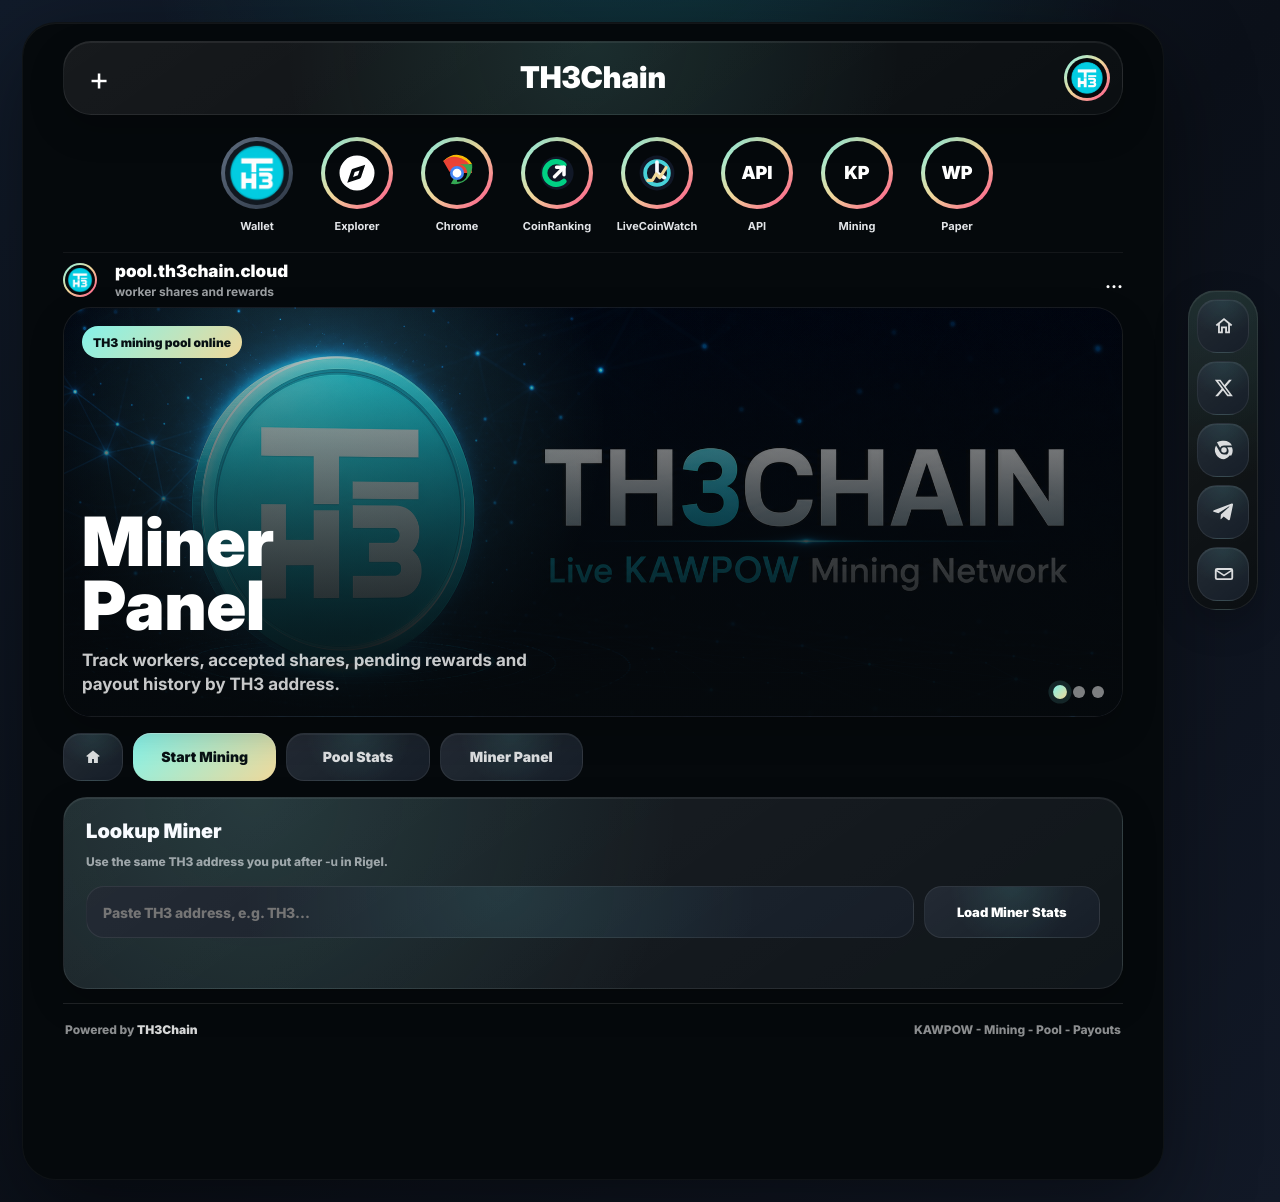
==== commit c3063f6b: "Polish pool pages" ====
--- a/miner.html
+++ b/miner.html
@@ -5,7 +5,7 @@
 <meta name="viewport" content="width=device-width, initial-scale=1.0">
 <meta name="theme-color" content="#05090c">
 <title>Miner Panel | TH3Chain</title>
-<link rel="stylesheet" href="/style.css?v=20260621-badgecenter">
+<link rel="stylesheet" href="/style.css?v=20260621-statspolish">
 <link rel="icon" type="image/png" href="/favicon.png">
 <link rel="apple-touch-icon" href="/apple-touch-icon.png">
 <meta property="og:title" content="Miner Panel">
@@ -121,6 +121,7 @@
     </section>
 
     <div class="actions pool-tabs">
+      <a class="button pool-home-tab" href="/" aria-label="Pool home"><svg viewBox="0 0 24 24" aria-hidden="true"><path d="M12 3.2 3 10.6l1.28 1.54L5.5 11.13V20h5.25v-5.5h2.5V20h5.25v-8.87l1.22 1.01L21 10.6 12 3.2Z"/></svg><span>Home</span></a>
       <a class="button primary" href="/start.html">Start Mining</a>
       <a class="button" href="/stats.html">Pool Stats</a>
       <a class="button" href="/miner.html">Miner Panel</a>
--- a/style.css
+++ b/style.css
@@ -1964,7 +1964,7 @@
 
 /* Pool top tabs */
 .pool-tabs{
-  grid-template-columns:repeat(3,minmax(0,1fr));
+  grid-template-columns:60px repeat(3,minmax(0,1fr));
 }
 
 .pool-tabs .button{
@@ -2351,3 +2351,306 @@
   padding:0 10px;
   line-height:1;
 }
+
+
+/* Stable scrollbar space for miner load/clear */
+html{
+  overflow-y:auto;
+  scrollbar-gutter:stable;
+}
+
+body{
+  scrollbar-gutter:stable;
+}
+
+.feed{
+  scrollbar-gutter:stable;
+}
+
+
+/* Hidden scrollbar while keeping scroll behavior */
+html,
+body,
+.feed{
+  -ms-overflow-style:none;
+  scrollbar-width:none;
+}
+
+html::-webkit-scrollbar,
+body::-webkit-scrollbar,
+.feed::-webkit-scrollbar{
+  width:0;
+  height:0;
+  display:none;
+}
+
+
+/* Pool home tab */
+.pool-home-tab{
+  gap:0;
+  padding-inline:0 !important;
+}
+
+.pool-home-tab svg{
+  width:18px;
+  height:18px;
+  display:block;
+  fill:currentColor;
+}
+
+.pool-home-tab span{
+  position:absolute;
+  width:1px;
+  height:1px;
+  overflow:hidden;
+  clip:rect(0 0 0 0);
+  white-space:nowrap;
+}
+
+@media (max-width:560px){
+  .pool-tabs{
+    grid-template-columns:1fr;
+  }
+
+  .pool-home-tab span{
+    position:static;
+    width:auto;
+    height:auto;
+    overflow:visible;
+    clip:auto;
+  }
+}
+
+
+/* Final pool home content alignment */
+.pool-content > .pool-panels{
+  align-items:stretch;
+  gap:18px;
+}
+
+.pool-content > .pool-panels > .card{
+  padding:20px !important;
+}
+
+.pool-content > .pool-panels > .card h3{
+  margin-bottom:12px !important;
+}
+
+.pool-content > .pool-panels > .card p{
+  min-height:38px;
+  margin-bottom:16px;
+}
+
+.pool-content > .pool-panels > .card .steps{
+  gap:10px;
+}
+
+.pool-content > .pool-panels > .card .btn{
+  margin-top:auto !important;
+}
+
+.pool-content > .pool-panels .step{
+  width:100%;
+  display:grid;
+  grid-template-columns:minmax(0,1fr) max-content;
+  align-items:center;
+  justify-content:space-between;
+  gap:14px;
+}
+
+.pool-content > .pool-panels .step > span{
+  justify-self:end;
+  text-align:right;
+  white-space:nowrap;
+}
+
+.pool-content > .pool-panels .step:not(:has(span)){
+  display:flex;
+  justify-content:flex-start;
+  text-align:left;
+}
+
+#recentSharesList .row,
+#recentSharesList .step,
+#recentSharesList .share-card{
+  min-height:48px;
+  display:grid;
+  grid-template-columns:minmax(0,1fr) max-content;
+  align-items:center;
+  column-gap:16px;
+}
+
+#recentSharesList strong,
+#recentSharesList .row > strong{
+  justify-self:start;
+  min-width:0;
+  max-width:100%;
+  overflow:hidden;
+  text-overflow:ellipsis;
+  white-space:nowrap;
+  text-align:left;
+}
+
+#recentSharesList span,
+#recentSharesList .row > span{
+  justify-self:end;
+  max-width:180px;
+  text-align:right;
+  line-height:1.2;
+}
+
+@media (max-width:760px){
+  #recentSharesList .row,
+  #recentSharesList .step,
+  #recentSharesList .share-card{
+    grid-template-columns:1fr;
+  }
+
+  #recentSharesList span,
+  #recentSharesList .row > span{
+    justify-self:start;
+    max-width:100%;
+    text-align:left;
+  }
+}
+
+
+/* Final pool home button gap and unit alignment */
+.pool-content > .pool-panels > .card .steps + .btn{
+  margin-top:18px !important;
+}
+
+.pool-content > .pool-panels .step > span span{
+  display:inline;
+}
+
+
+/* Start page final alignment */
+.start-guide-grid{
+  align-items:stretch;
+  gap:18px !important;
+}
+
+.start-guide-grid > .card{
+  padding:20px !important;
+}
+
+.start-guide-grid > .card h3{
+  margin-bottom:14px !important;
+}
+
+.start-guide-grid > .card p{
+  min-height:38px;
+  margin:0 0 16px;
+}
+
+.start-code-card .codebox{
+  margin-top:0;
+  min-height:52px;
+  display:flex;
+  align-items:center;
+}
+
+.start-code-card .copy-btn{
+  margin-top:16px;
+  min-height:44px;
+}
+
+.start-steps-card .step{
+  display:flex !important;
+  justify-content:flex-start !important;
+  text-align:left;
+  gap:8px;
+}
+
+.start-steps-card .step strong{
+  display:inline;
+  white-space:nowrap;
+}
+
+.start-rules-card .step{
+  display:grid;
+  grid-template-columns:minmax(0,1fr) max-content;
+  align-items:center;
+  gap:14px;
+}
+
+.start-rules-card .step > span{
+  justify-self:end;
+  text-align:right;
+  white-space:nowrap;
+}
+
+
+/* Stats page final alignment */
+.stats-panels{
+  align-items:stretch;
+  gap:18px !important;
+}
+
+.stats-panels > .card{
+  padding:20px !important;
+}
+
+.stats-panels > .card h3{
+  margin-bottom:14px !important;
+}
+
+.stats-rules-card .step{
+  display:grid;
+  grid-template-columns:minmax(0,1fr) max-content;
+  align-items:center;
+  gap:14px;
+}
+
+.stats-rules-card .step > span{
+  justify-self:end;
+  text-align:right;
+  white-space:nowrap;
+}
+
+.stats-list-card .steps{
+  gap:10px;
+}
+
+.stats-list-card .row{
+  min-height:50px;
+  display:grid;
+  grid-template-columns:minmax(0,1fr) max-content;
+  align-items:center;
+  gap:16px;
+  padding:12px;
+  border:1px solid rgba(255,255,255,.075);
+  border-radius:16px;
+  background:linear-gradient(135deg, rgba(132,243,234,.08), rgba(239,216,154,.025)), #151d26;
+}
+
+.stats-list-card .row strong{
+  justify-self:start;
+  min-width:0;
+  max-width:100%;
+  overflow:hidden;
+  text-overflow:ellipsis;
+  white-space:nowrap;
+  text-align:left;
+}
+
+.stats-list-card .row span{
+  justify-self:end;
+  max-width:210px;
+  text-align:right;
+  line-height:1.2;
+  color:rgba(248,251,255,.64);
+}
+
+@media (max-width:760px){
+  .stats-list-card .row{
+    grid-template-columns:1fr;
+  }
+
+  .stats-list-card .row span{
+    justify-self:start;
+    max-width:100%;
+    text-align:left;
+  }
+}
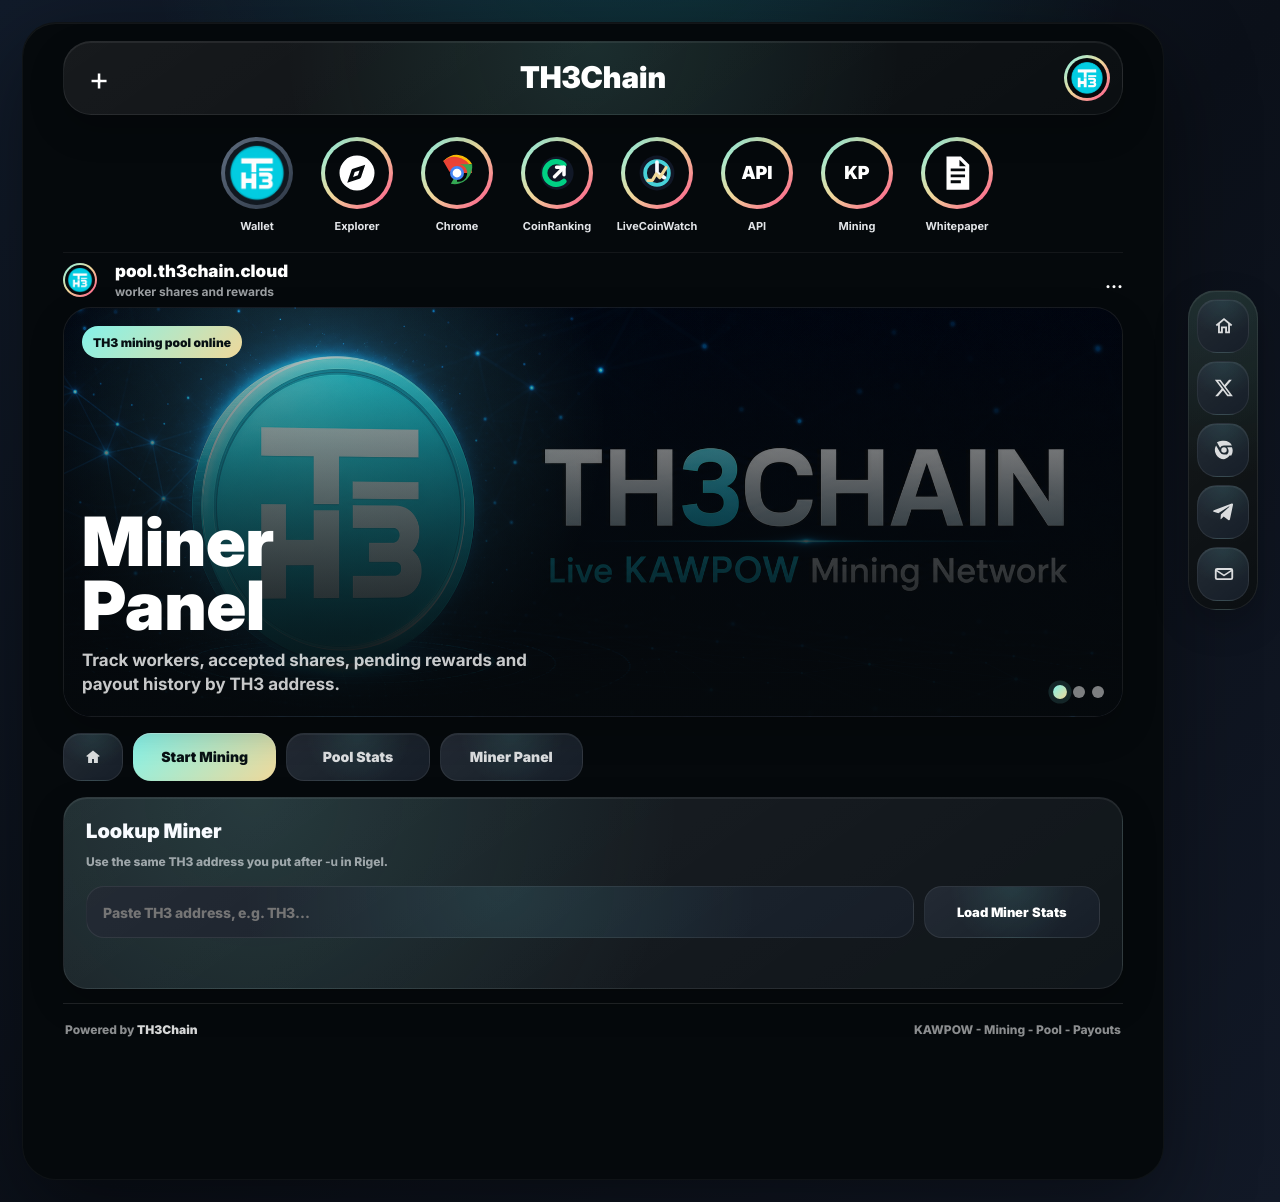
==== commit 4ad2aec7: "Polish" ====
--- a/miner.html
+++ b/miner.html
@@ -5,7 +5,7 @@
 <meta name="viewport" content="width=device-width, initial-scale=1.0">
 <meta name="theme-color" content="#05090c">
 <title>Miner Panel | TH3Chain</title>
-<link rel="stylesheet" href="/style.css?v=20260621-statspolish">
+<link rel="stylesheet" href="/style.css?v=20260621-scrollhide">
 <link rel="icon" type="image/png" href="/favicon.png">
 <link rel="apple-touch-icon" href="/apple-touch-icon.png">
 <meta property="og:title" content="Miner Panel">
@@ -77,9 +77,13 @@
       <span class="story-ring">KP</span>
       <strong>Mining</strong>
     </a>
-    <a class="story" href="/whitepaper.html">
-      <span class="story-ring">WP</span>
-      <strong>Paper</strong>
+    <a class="story" href="https://th3chain.cloud/whitepaper.html">
+      <span class="story-ring paper-ring" aria-hidden="true">
+        <svg viewBox="0 0 24 24" focusable="false">
+          <path fill="currentColor" d="M6 2.5h8.2L19 7.3V21.5H6V2.5Zm7.4 1.9v3.7h3.7L13.4 4.4ZM8.4 11h8.2V9.4H8.4V11Zm0 3.4h8.2v-1.6H8.4v1.6Zm0 3.4h5.8v-1.6H8.4v1.6Z"/>
+        </svg>
+      </span>
+      <strong>Whitepaper</strong>
     </a>
   </nav>
 
--- a/style.css
+++ b/style.css
@@ -2654,3 +2654,17 @@
     text-align:left;
   }
 }
+
+/* TH3 invisible native scrollbars */
+html,
+body,
+*{
+  scrollbar-width:none;
+  -ms-overflow-style:none;
+}
+
+*::-webkit-scrollbar{
+  width:0;
+  height:0;
+  display:none;
+}
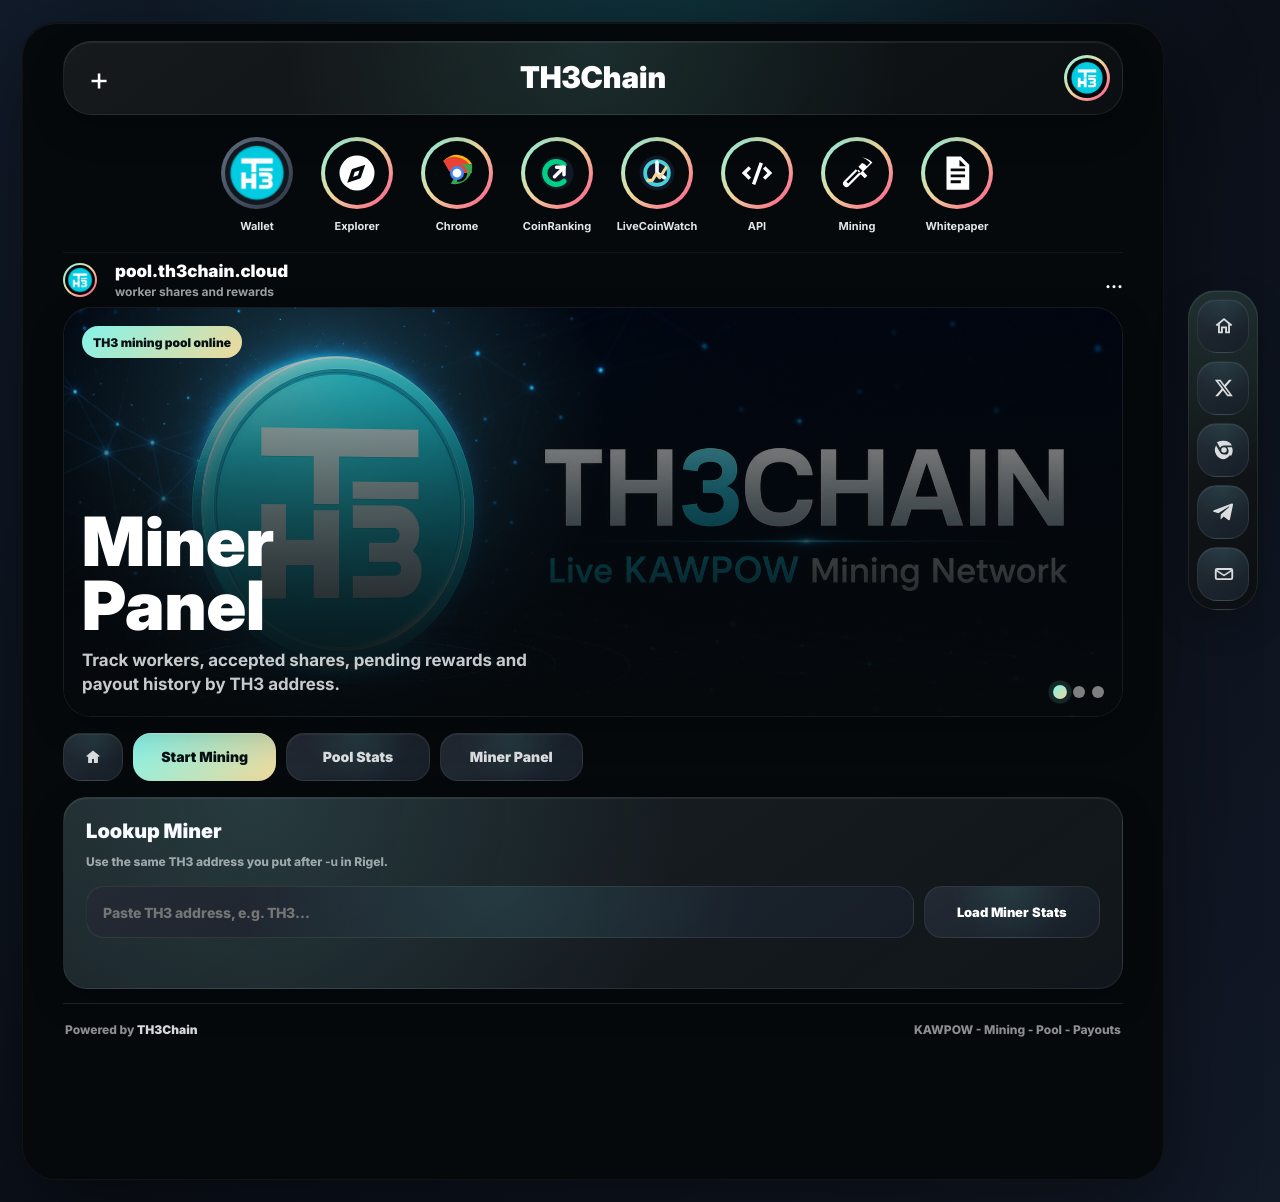
==== commit ab344d67: "Add" ====
--- a/miner.html
+++ b/miner.html
@@ -70,11 +70,19 @@
       <strong>LiveCoinWatch</strong>
     </a>
     <a class="story" href="https://api.th3chain.cloud/" target="_blank" rel="noreferrer">
-      <span class="story-ring">API</span>
+      <span class="story-ring api-ring" aria-hidden="true">
+        <svg viewBox="0 0 24 24" focusable="false">
+          <path fill="currentColor" d="M7.2 8.1 3.3 12l3.9 3.9 1.4-1.4L6.1 12l2.5-2.5-1.4-1.4Zm9.6 0-1.4 1.4 2.5 2.5-2.5 2.5 1.4 1.4 3.9-3.9-3.9-3.9ZM13.5 5.8 9.1 18.2l1.9.7 4.4-12.4-1.9-.7Z"/>
+        </svg>
+      </span>
       <strong>API</strong>
     </a>
     <a class="story" href="https://pool.th3chain.cloud">
-      <span class="story-ring">KP</span>
+      <span class="story-ring mining-ring" aria-hidden="true">
+        <svg viewBox="0 0 24 24" focusable="false">
+          <path fill="currentColor" d="M14.7 3.2c1.9.5 3.5 1.5 4.8 3l-1.9 1.9c-.7-.8-1.6-1.4-2.7-1.8l-2.1 2.1 2.3 2.3-1.5 1.5-2.3-2.3-6.7 6.7a2 2 0 0 0 0 2.8 2 2 0 0 0 2.8 0l6.7-6.7 2.3 2.3 1.5-1.5-2.3-2.3 5.2-5.2A11.2 11.2 0 0 0 14.7 3.2ZM7 18l-1-1 6.8-6.8 1 1L7 18Z"/>
+        </svg>
+      </span>
       <strong>Mining</strong>
     </a>
     <a class="story" href="https://th3chain.cloud/whitepaper.html">
